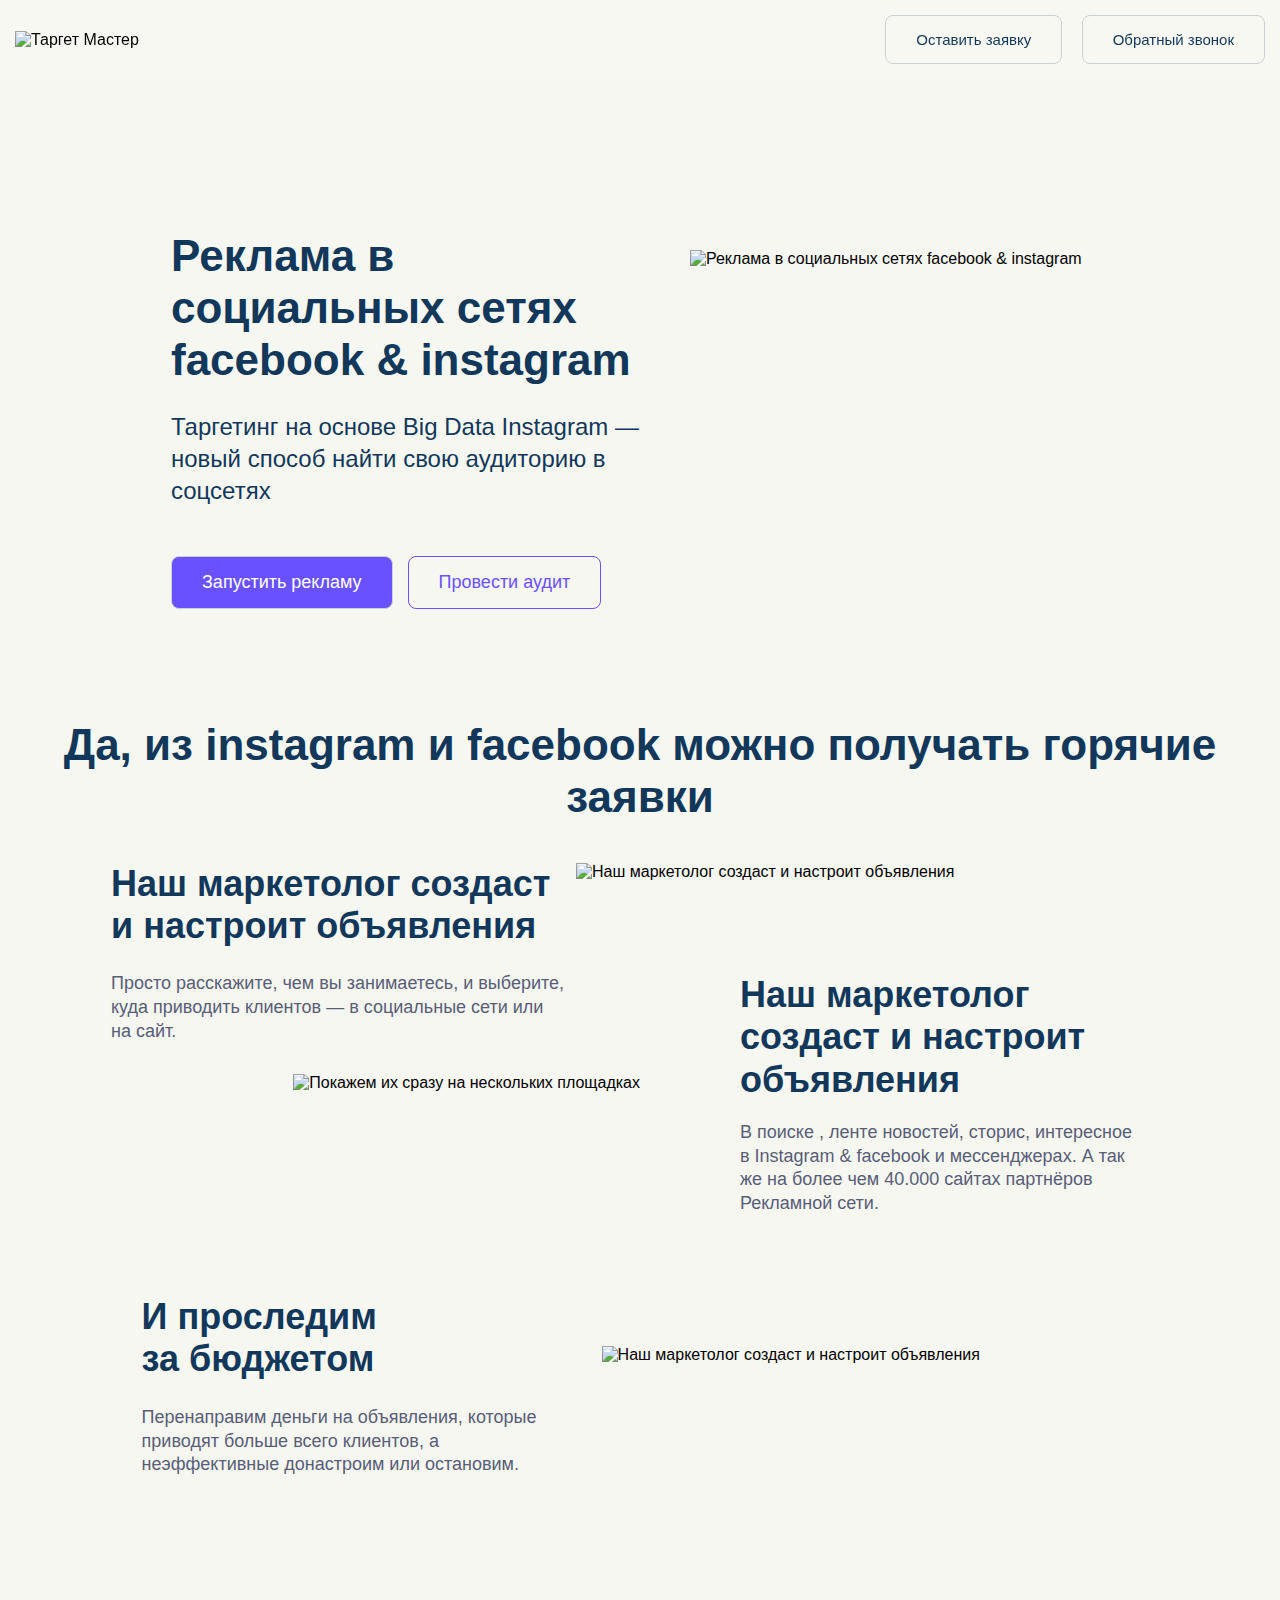
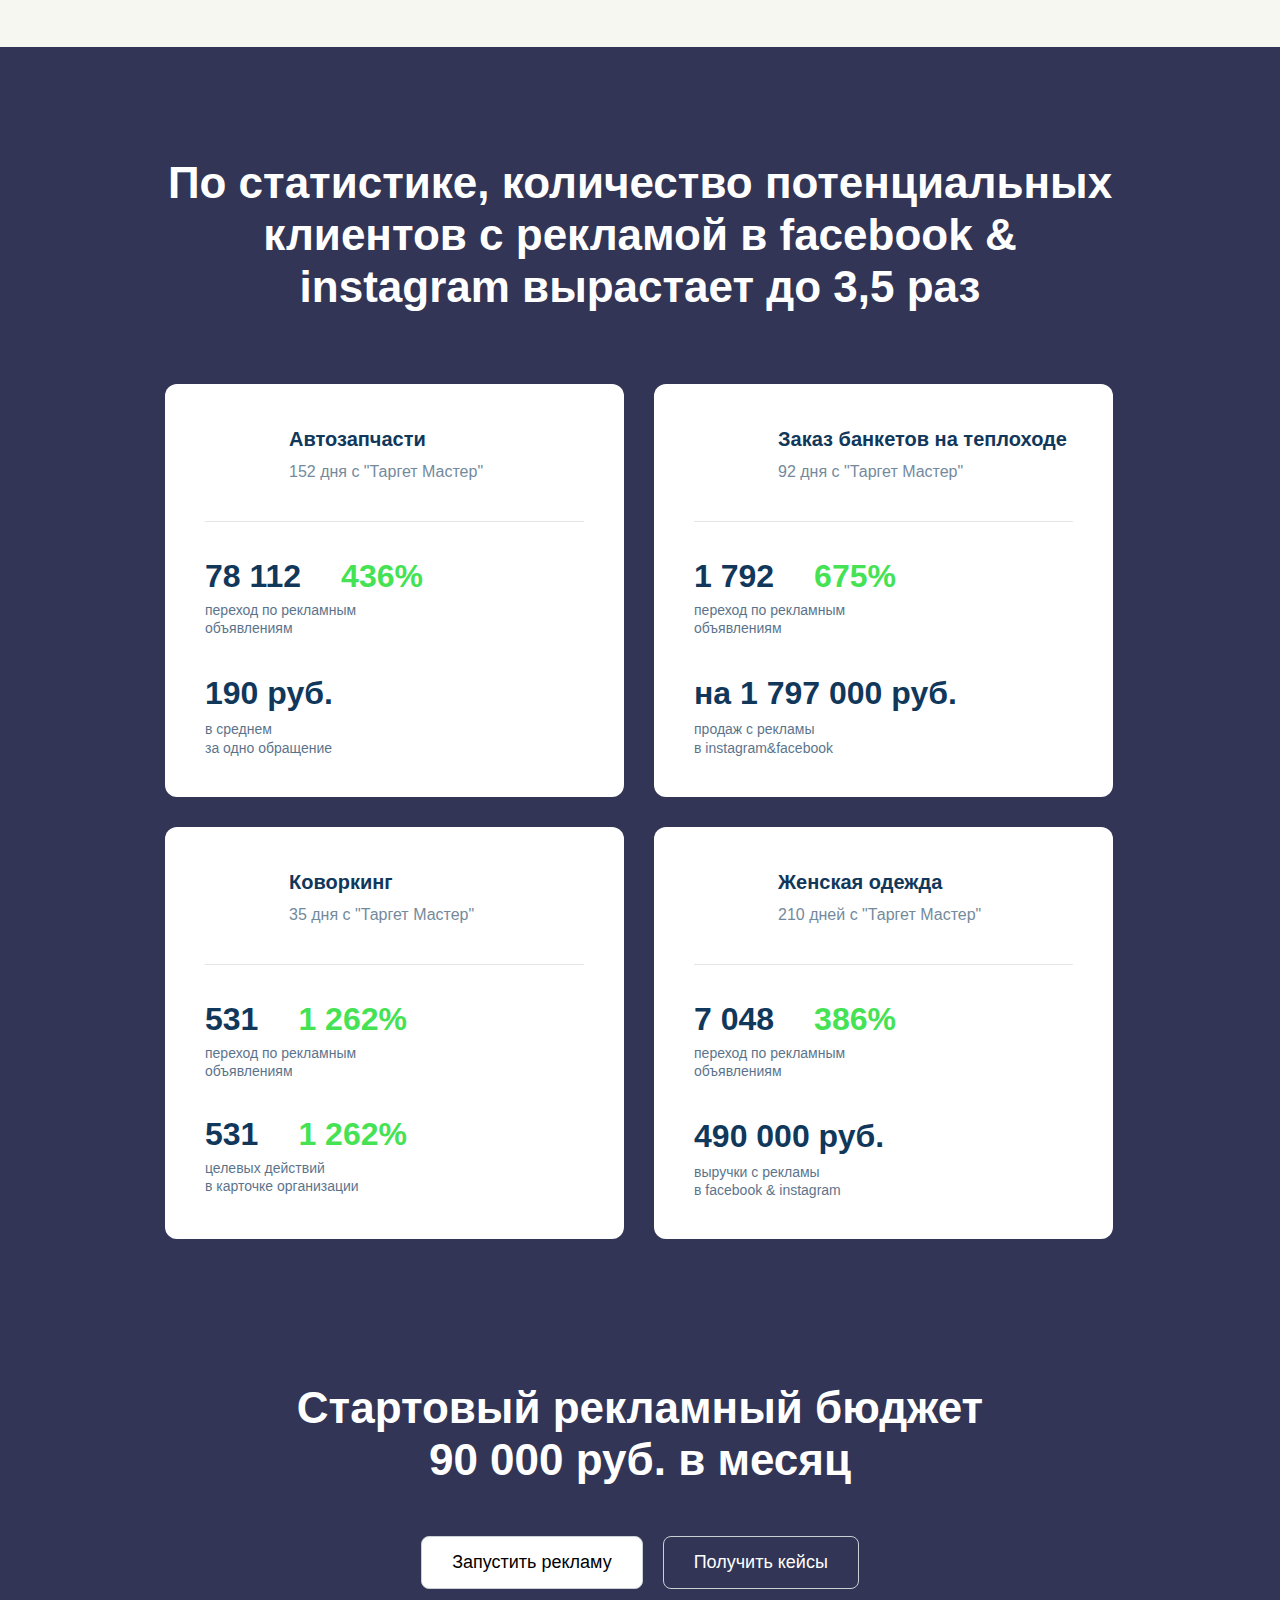
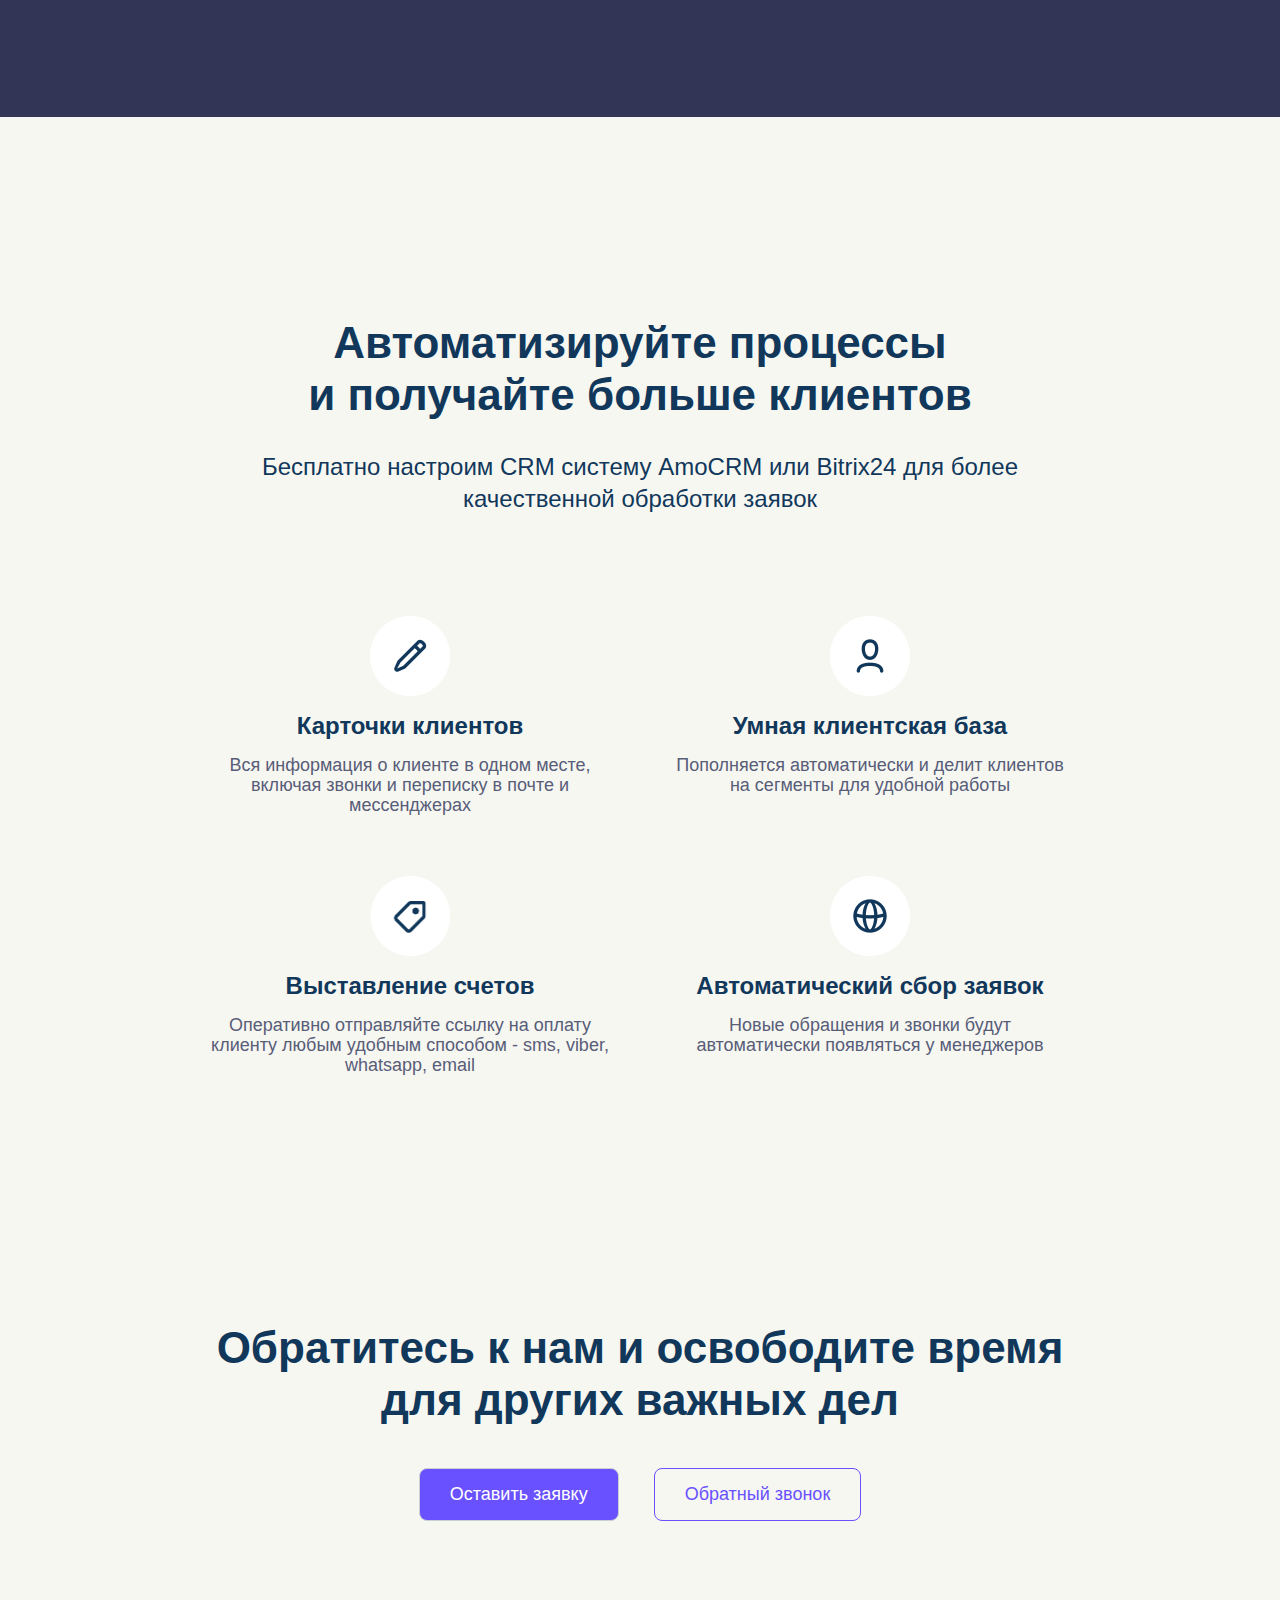
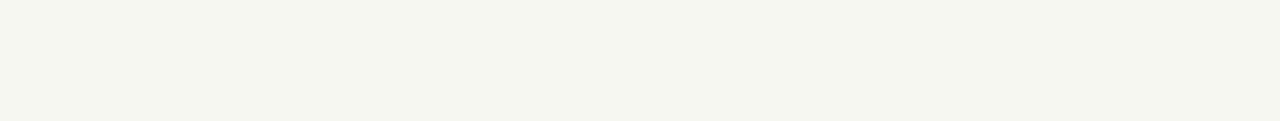
==== index.html @ 8d92645e "Сверстал блок automation" ====
<!DOCTYPE html>
<html lang="ru">

<head>
    <meta charset="UTF-8">
    <meta name="viewport" content="width=device-width, initial-scale=1.0">
    <!-- ! Предзагрузка шрифтов -->
    <link rel="preload" href="fonts/YandexSansText-Regular.woff2" as="font" type="font/woff2" crossorigin />
    <link rel="preload" href="fonts/YandexSansText-Bold.woff2" as="font" type="font/woff2" crossorigin />
    <!--! Подключение файлов CSS -->
    <link rel="stylesheet" href="css/style.css">
    <title>Таргет Мастер</title>
</head>

<body>
    <header class="header">
        <div class="wrapper header__wrapper">
            <a href="index.html" class="header__logo">
                <img src="img/logo.png" alt="Таргет Мастер">
            </a>
            <div class="header__buttons">
                <a href="#" class="button header__button">Оставить заявку</a>
                <a href="#" class="button header__button">Обратный звонок</a>
            </div>
        </div>
    </header>
    <div class="main">
        <div class="main__wrapper">
            <div class="main__container container">
                <div class="container__wrapper">
                    <h1 class="main__title">Реклама в социальных сетях facebook & instagram</h1>
                    <div class="main__subtitle">Таргетинг на основе Big Data Instagram — новый способ найти свою аудиторию в соцсетях</div>
                    <div class="main__buttons">
                        <a href="#0" class="button main__button main__button_painted">Запустить рекламу</a>
                        <a href="#0" class="button main__button">Провести аудит</a>
                    </div>
                </div>
            </div>
            <div class="main__container">
                <img src="img/1-screen/img-1.png" class="main__image" alt="Реклама в социальных сетях facebook & instagram">
            </div>
        </div>
    </div>
    <div class="autonomy">
        <h3 class="main__title autonomy__caption">Да, из instagram и facebook можно получать горячие заявки</h3>
        <div class="autonomy__wrapper">
            <div class="autonomy__container">
                <div class="autonomy__container-wrapper">
                    <h2 class="title autonomy__title">Наш маркетолог создаст и настроит объявления</h2>
                    <div class=" subtitle autonomy__subtitle">Просто расскажите, чем вы занимаетесь, и выберите, куда приводить клиентов — в социальные сети или на сайт.</div>
                </div>
            </div>
            <div class="autonomy__container">
                <img src="img/2-screen/autonomy.png" alt="Наш маркетолог создаст и настроит объявления" class="autonomy__image">
            </div>
        </div>
    </div>
    <div class="display">
        <div class="display__wrapper">
            <div class="display__container">
                <img src="img/3-screen/display-img.png" class="display__image" alt="Покажем их сразу на нескольких площадках">
            </div>
            <div class="display__container">
                <div class="display__container-wrapper">
                    <h2 class="title display__title">Наш маркетолог создаст и настроит объявления</h2>
                    <div class=" subtitle display__subtitle">В поиске , ленте новостей, сторис, интересное в Instagram & facebook и мессенджерах. А так же на более чем 40.000 сайтах партнёров Рекламной сети.</div>
                </div>
            </div>
        </div>
    </div>
    <div class="budget">
        <div class="budget__wrapper">
            <div class="budget__container">
                <div class="budget__container-wrapper">
                    <h2 class="title budget__title">И проследим <br> за бюджетом</h2>
                    <div class=" subtitle budget__subtitle">Перенаправим деньги на объявления, которые приводят больше всего клиентов, а неэффективные донастроим или остановим.</div>
                </div>
            </div>
            <div class="budget__container">
                <img src="img/4-screen/budget.png" alt="Наш маркетолог создаст и настроит объявления" class="budget__image">
            </div>
        </div>
    </div>
    <div class="results">
        <div class="results__wrapper">
            <h3 class="main__title results__title">По статистике, количество потенциальных клиентов с рекламой в facebook & instagram вырастает до 3,5 раз</h3>
            <ul class="results__cards">
                <li class="results__card card">
                    <div class="card__header card_auto">
                        <div class="card__title">Автозапчасти</div>
                        <div class="card__subtitle">152 дня с "Таргет Мастер"</div>
                    </div>
                    <div class="card__count">
                        <div class="card__count-number">78 112</div>
                        <div class="card__count-percent">436%</div>
                    </div>
                    <div class="card__description">переход по рекламным <br> объявлениям</div>
                    <div class="card__progress">190 руб.</div>
                    <div class="card__description">в среднем <br> за одно обращение</div>
                </li>
                <li class="results__card card">
                    <div class="card__header card_food">
                        <div class="card__title">Заказ банкетов на теплоходе</div>
                        <div class="card__subtitle">92 дня с "Таргет Мастер"</div>
                    </div>
                    <div class="card__count">
                        <div class="card__count-number">1 792</div>
                        <div class="card__count-percent">675%</div>
                    </div>
                    <div class="card__description">переход по рекламным <br> объявлениям</div>
                    <div class="card__progress">на 1 797 000 руб.</div>
                    <div class="card__description">продаж с рекламы <br> в instagram&facebook</div>
                </li>
                <li class="results__card card">
                    <div class="card__header card_coworking">
                        <div class="card__title">Коворкинг</div>
                        <div class="card__subtitle">35 дня с "Таргет Мастер"</div>
                    </div>
                    <div class="card__count">
                        <div class="card__count-number">531</div>
                        <div class="card__count-percent">1 262%</div>
                    </div>
                    <div class="card__description">переход по рекламным <br> объявлениям</div>
                    <div class="card__count">
                        <div class="card__count-number">531</div>
                        <div class="card__count-percent">1 262%</div>
                    </div>
                    <div class="card__description">целевых действий <br> в карточке организации</div>
                </li>
                <li class="results__card card">
                    <div class="card__header card_woman">
                        <div class="card__title">Женская одежда</div>
                        <div class="card__subtitle">210 дней с "Таргет Мастер"</div>
                    </div>
                    <div class="card__count">
                        <div class="card__count-number">7 048</div>
                        <div class="card__count-percent">386%</div>
                    </div>
                    <div class="card__description">переход по рекламным <br> объявлениям</div>
                    <div class="card__progress">490 000 руб.</div>
                    <div class="card__description">выручки с рекламы <br> в facebook & instagram</div>
                </li>
            </ul>
            <h3 class="main__title results__description">Стартовый рекламный бюджет <br> 90 000 руб. в месяц</h3>
            <div class="results__buttons">
                <a href="#0" class="button results__button results__button_painted">Запустить рекламу</a>
                <a href="#0" class=" button results__button">Получить кейсы</a>
            </div>
        </div>
    </div>
    <div class="automation">
        <div class="automation__wrapper">
            <h3 class="wrapper main__title automation__title">Автоматизируйте процессы и&nbsp;получайте больше клиентов</h3>
            <div class="wrapper automation__description">Бесплатно настроим CRM систему AmoCRM или Bitrix24 для более качественной обработки заявок</div>
            <ul class="automation__list">
                <li class="automation__item item">
                    <div class="item__image">
                        <img src="img/6-screen/pen.png" alt="Карточки клиентов">
                    </div>
                    <h4 class="item__title">Карточки клиентов</h4>
                    <div class="item__description">Вся информация о клиенте в одном месте, включая звонки и переписку в почте и мессенджерах</div>
                </li>
                <li class="automation__item item">
                    <div class="item__image">
                        <img src="img/6-screen/person.png" alt="Умная клиентская база">
                    </div>
                    <h4 class="item__title">Умная клиентская база</h4>
                    <div class="item__description">Пополняется автоматически и делит клиентов на сегменты для удобной работы</div>
                </li>
                <li class="automation__item item">
                    <div class="item__image">
                        <img src="img/6-screen/label.png" alt="Выставление счетов">
                    </div>
                    <h4 class="item__title">Выставление счетов</h4>
                    <div class="item__description">Оперативно отправляйте ссылку на оплату клиенту любым удобным способом - sms, viber, whatsapp, email</div>
                </li>
                <li class="automation__item item">
                    <div class="item__image">
                        <img src="img/6-screen/planet.png" alt="Автоматический сбор заявок">
                    </div>
                    <h4 class="item__title">Автоматический сбор заявок</h4>
                    <div class="item__description">Новые обращения и звонки будут автоматически появляться у менеджеров</div>
                </li>
            </ul>
            <h3 class="main__title automation__subtitle">Обратитесь к нам и освободите время для&nbsp;других важных дел</h3>
            <div class="automation__buttons">
                <a href="#0" class="button main__button main__button_painted automation__button">Оставить заявку</a>
                <a href="#0" class="button main__button automation__button">Обратный звонок</a>
            </div>
        </div>
    </div>


    <script src="js/script.js"></script>
</body>

</html>
---- css/style.css ----
/* ! ------------------------fonts-------------------- */
@font-face {
  font-family: "YS Text";
  src: url("../fonts/YandexSansText-Regular.woff2") format("woff2"), url("../fonts/YandexSansText-Regular.woff") format("woff"), url("../fonts/YandexSansText-Regular.ttf") format("truetype");
  font-weight: 400;
  font-style: normal;
  font-display: swap;
}
@font-face {
  font-family: "YS Text";
  src: url("../fonts/YandexSansText-Bold.woff2") format("woff2"), url("../fonts/YandexSansText-Bold.woff") format("woff"), url("../fonts/YandexSansText-Bold.ttf") format("truetype");
  font-weight: 600;
  font-style: normal;
  font-display: swap;
}
/* ! -------------------reset-styles------------------ */
* {
  margin: 0;
  padding: 0;
  border: 0;
  -webkit-box-sizing: border-box;
          box-sizing: border-box;
}

a {
  text-decoration: none;
  color: inherit;
}

ul,
ol,
li {
  list-style: none;
}

img {
  vertical-align: top;
}

button {
  cursor: pointer;
}

/* ! ------------------------body-------------------- */
html,
body {
  background-color: #f7f7f2;
  min-width: 320px;
  font-weight: 400;
  font-style: normal;
  font-family: "YS Text", "Arial", "Helvetica", sans-serif;
  overflow-x: hidden;
}

.visually-hidden {
  position: absolute;
  overflow: hidden;
  width: 1px;
  height: 1px;
  clip: rect(1px, 1px, 1px, 1px);
}

/* ! ------------------------styles------------------ */
.wrapper {
  padding: 0 15px;
}

.header {
  position: fixed;
  z-index: 10;
  width: 100%;
  height: 80px;
  background: rgba(247, 247, 242, 0.8);
  -webkit-backdrop-filter: blur(6px);
  backdrop-filter: blur(6px);
}
.header__wrapper {
  display: -webkit-box;
  display: -ms-flexbox;
  display: flex;
  -webkit-box-pack: justify;
      -ms-flex-pack: justify;
          justify-content: space-between;
  -webkit-box-align: center;
      -ms-flex-align: center;
          align-items: center;
  padding-top: 15px;
  padding-bottom: 15px;
}
.header__logo {
  display: -webkit-box;
  display: -ms-flexbox;
  display: flex;
  max-height: 50px;
}
.header__logo img {
  -o-object-fit: contain;
  object-fit: contain;
  -o-object-position: left;
  object-position: left;
  max-height: 100%;
}
.header__button {
  color: #11385B;
  font-size: 15px;
}
.header__button:nth-child(n+2) {
  margin-left: 15px;
}
.header__button:hover {
  border: 1px solid #8a5af1;
}

.button {
  display: inline-block;
  padding: 15px 30px;
  border-radius: 8px;
  border: 1px solid #c9d1d4;
  background-color: unset;
  opacity: 1;
  text-align: center;
  -webkit-transition: all 0.3s ease;
  transition: all 0.3s ease;
}

.main {
  padding-top: 100px;
}
.main__wrapper {
  display: -webkit-box;
  display: -ms-flexbox;
  display: flex;
}
.main__container {
  padding: 150px 0;
  width: 50%;
}
.main__container:last-child {
  padding-left: 50px;
  background-image: url("../img/1-screen/bg-2.png");
  background-size: 100% 100%;
  background-repeat: no-repeat;
}
.main__title {
  line-height: 1.18;
  font-weight: 600;
  font-size: 44px;
  color: #11385b;
}
.main__subtitle {
  margin-top: 25px;
  font-size: 24px;
  line-height: 1.33;
  color: #11385b;
}
.main__buttons {
  display: -webkit-box;
  display: -ms-flexbox;
  display: flex;
  margin-top: 50px;
}
.main__button {
  display: block;
  font-weight: 500;
  font-size: 18px;
}
.main__button_painted {
  margin-right: 15px;
  background-color: #6951FF;
  color: #fff;
}
.main__button_painted:hover {
  opacity: 0.8;
}
.main__button:last-child {
  border-color: #6951FF;
  color: #6951FF;
}
.main__button:last-child:hover {
  background-color: #6951FF;
  color: #fff;
  opacity: 0.8;
}
.main__image {
  max-width: 685px;
}

.container {
  display: -webkit-box;
  display: -ms-flexbox;
  display: flex;
  -webkit-box-pack: end;
      -ms-flex-pack: end;
          justify-content: flex-end;
  padding-bottom: 0;
}
.container__wrapper {
  position: relative;
  top: -20px;
  display: -webkit-box;
  display: -ms-flexbox;
  display: flex;
  -webkit-box-orient: vertical;
  -webkit-box-direction: normal;
      -ms-flex-direction: column;
          flex-direction: column;
  -webkit-box-pack: center;
      -ms-flex-pack: center;
          justify-content: center;
  width: 100%;
  max-width: 540px;
  padding-left: 71px;
  background-image: url("../img/1-screen/bg-1.png");
  background-size: 100% 100%;
}

.autonomy__caption {
  margin: 90px 0 40px;
  text-align: center;
  padding: 0 15px;
}
.autonomy__wrapper {
  display: -webkit-box;
  display: -ms-flexbox;
  display: flex;
}
.autonomy__container:first-child {
  display: -webkit-box;
  display: -ms-flexbox;
  display: flex;
  -webkit-box-pack: end;
      -ms-flex-pack: end;
          justify-content: flex-end;
  -webkit-box-align: center;
      -ms-flex-align: center;
          align-items: center;
  width: 45%;
}
.autonomy__container:last-child {
  width: 55%;
  background-image: url("../img/2-screen/bg-3.png");
  background-size: 100% 94%;
  background-position: right -350px bottom 0;
  background-repeat: no-repeat;
}
.autonomy__container-wrapper {
  max-width: 480px;
  padding-left: 15px;
  padding-right: 10px;
}
.autonomy__subtitle {
  margin-top: 25px;
}
.title {
  font-size: 36px;
  line-height: 1.17;
  font-weight: 600;
  color: #11385b;
}

.subtitle {
  font-size: 18px;
  line-height: 1.33;
  color: #585d78;
}

.display {
  -webkit-transform: translateY(-70px);
          transform: translateY(-70px);
}
.display__wrapper {
  display: -webkit-box;
  display: -ms-flexbox;
  display: flex;
}
.display__container:first-child {
  display: -webkit-box;
  display: -ms-flexbox;
  display: flex;
  -webkit-box-pack: end;
      -ms-flex-pack: end;
          justify-content: flex-end;
  width: 50%;
  padding: 100px 0;
  background-image: url("../img/3-screen/bg-4.png"), url("../img/3-screen/bg-5.png");
  background-repeat: no-repeat;
  background-position: right 15px bottom, left -30px top;
  background-size: 46% 78%, 70% 92%;
}
.display__container:last-child {
  display: -webkit-box;
  display: -ms-flexbox;
  display: flex;
  -webkit-box-align: center;
      -ms-flex-align: center;
          align-items: center;
  width: 50%;
}
.display__container-wrapper {
  padding-left: 100px;
  max-width: 500px;
}
.display__subtitle {
  margin-top: 20px;
}

.budget {
  -webkit-transform: translateY(-120px);
          transform: translateY(-120px);
}
.budget__wrapper {
  display: -webkit-box;
  display: -ms-flexbox;
  display: flex;
}
.budget__container {
  padding-top: 180px;
}
.budget__container:first-child {
  display: -webkit-box;
  display: -ms-flexbox;
  display: flex;
  -webkit-box-pack: end;
      -ms-flex-pack: end;
          justify-content: flex-end;
  -webkit-box-align: center;
      -ms-flex-align: center;
          align-items: center;
  width: 47%;
}
.budget__container:last-child {
  width: 53%;
  background-image: url("../img/4-screen/bg-6.png");
  background-size: 100% 92%;
  background-position: left 330px top;
  background-repeat: no-repeat;
}
.budget__container-wrapper {
  max-width: 475px;
  padding-left: 15px;
  padding-right: 45px;
  -webkit-transform: translateY(-50px);
          transform: translateY(-50px);
}
.budget__subtitle {
  margin-top: 25px;
}
.results {
  padding-top: 110px;
  padding-bottom: 128px;
  background-color: #323555;
}
.results__wrapper {
  max-width: 980px;
  margin: 0 auto;
}
.results__title {
  margin-bottom: 56px;
  padding: 0 15px;
  text-align: center;
  color: #fff;
}
.results__cards {
  display: -webkit-box;
  display: -ms-flexbox;
  display: flex;
  -ms-flex-wrap: wrap;
      flex-wrap: wrap;
  width: 100%;
}
.results__card {
  width: 46.84%;
  margin: 15px;
  padding: 40px;
  background-color: #fff;
  border-radius: 12px;
}
.results__description {
  margin-top: 128px;
  margin-bottom: 50px;
  padding: 0 15px;
  color: #fff;
  text-align: center;
}
.results__buttons {
  display: -webkit-box;
  display: -ms-flexbox;
  display: flex;
  -webkit-box-pack: center;
      -ms-flex-pack: center;
          justify-content: center;
  padding: 0 15px;
}
.results__button {
  font-size: 18px;
  color: #fff;
}
.results__button:last-child {
  margin-left: 20px;
}
.results__button:last-child:hover {
  background-color: #fff;
  color: #000;
}
.results__button_painted {
  background-color: #fff;
  color: #000;
}
.results__button_painted:hover {
  opacity: 0.8;
}

.card_auto::before {
  background-image: url("../img/5-screen/auto.png");
}
.card_food::before {
  background-image: url("../img/5-screen/food.png");
}
.card_coworking::before {
  background-image: url("../img/5-screen/coworking.png");
}
.card_woman::before {
  background-image: url("../img/5-screen/woman.png");
}
.card__header {
  position: relative;
  padding-left: 84px;
  padding-bottom: 40px;
  border-bottom: 1px solid rgba(0, 0, 0, 0.1);
}
.card__header::before {
  content: "";
  position: absolute;
  top: 0;
  left: 0;
  display: block;
  width: 64px;
  height: 64px;
  background-size: contain;
}
.card__title {
  color: #11385b;
  font-weight: 600;
  font-size: 20px;
  margin-bottom: 12px;
  padding-top: 4px;
}
.card__subtitle {
  color: #748A9C;
  font-size: 16px;
}
.card__count {
  display: -webkit-box;
  display: -ms-flexbox;
  display: flex;
  margin-top: 36px;
  font-size: 32px;
  font-weight: 600;
  color: #11385b;
}
.card__count-percent {
  position: relative;
  margin-left: 40px;
  color: #45E254;
}
.card__count-percent::before {
  content: "";
  position: absolute;
  top: 50%;
  left: -20px;
  -webkit-transform: translateY(-50%);
          transform: translateY(-50%);
  display: block;
  width: 15px;
  height: 28px;
  background-image: url("../img/5-screen/arrow.png");
  background-size: contain;
  background-repeat: no-repeat;
}
.card__description {
  color: #11385B;
  opacity: 0.7;
  font-size: 14px;
  line-height: 1.29;
  margin-top: 6px;
}
.card__progress {
  color: #11385b;
  margin-top: 36px;
  font-size: 32px;
  font-weight: 600;
  line-height: 1.29;
}

.automation {
  padding-top: 200px;
  padding-bottom: 200px;
}
.automation__wrapper {
  width: 100%;
  max-width: 920px;
  margin: 0 auto;
}
.automation__title {
  text-align: center;
  margin: 0 auto;
  max-width: 750px;
}
.automation__description {
  text-align: center;
  margin: 30px auto 72px;
  max-width: 800px;
  color: #11385b;
  font-size: 24px;
  line-height: 1.33;
}
.automation__list {
  display: -webkit-box;
  display: -ms-flexbox;
  display: flex;
  -ms-flex-wrap: wrap;
      flex-wrap: wrap;
}
.automation__item {
  padding: 30px;
  width: 50%;
}
.automation__subtitle {
  margin-top: 216px;
  text-align: center;
}
.automation__buttons {
  margin-top: 42px;
  display: -webkit-box;
  display: -ms-flexbox;
  display: flex;
  -webkit-box-pack: center;
      -ms-flex-pack: center;
          justify-content: center;
}
.automation__button:last-child {
  margin-left: 20px;
}

.item {
  text-align: center;
}
.item__image {
  margin: 0 auto;
  width: 80px;
  height: 80px;
}
.item__image img {
  width: 100%;
}
.item__title {
  margin-top: 16px;
  color: #11385b;
  font-size: 24px;
}
.item__description {
  margin-top: 16px;
  color: #585d78;
  font-size: 18px;
  line-height: 1.11;
}
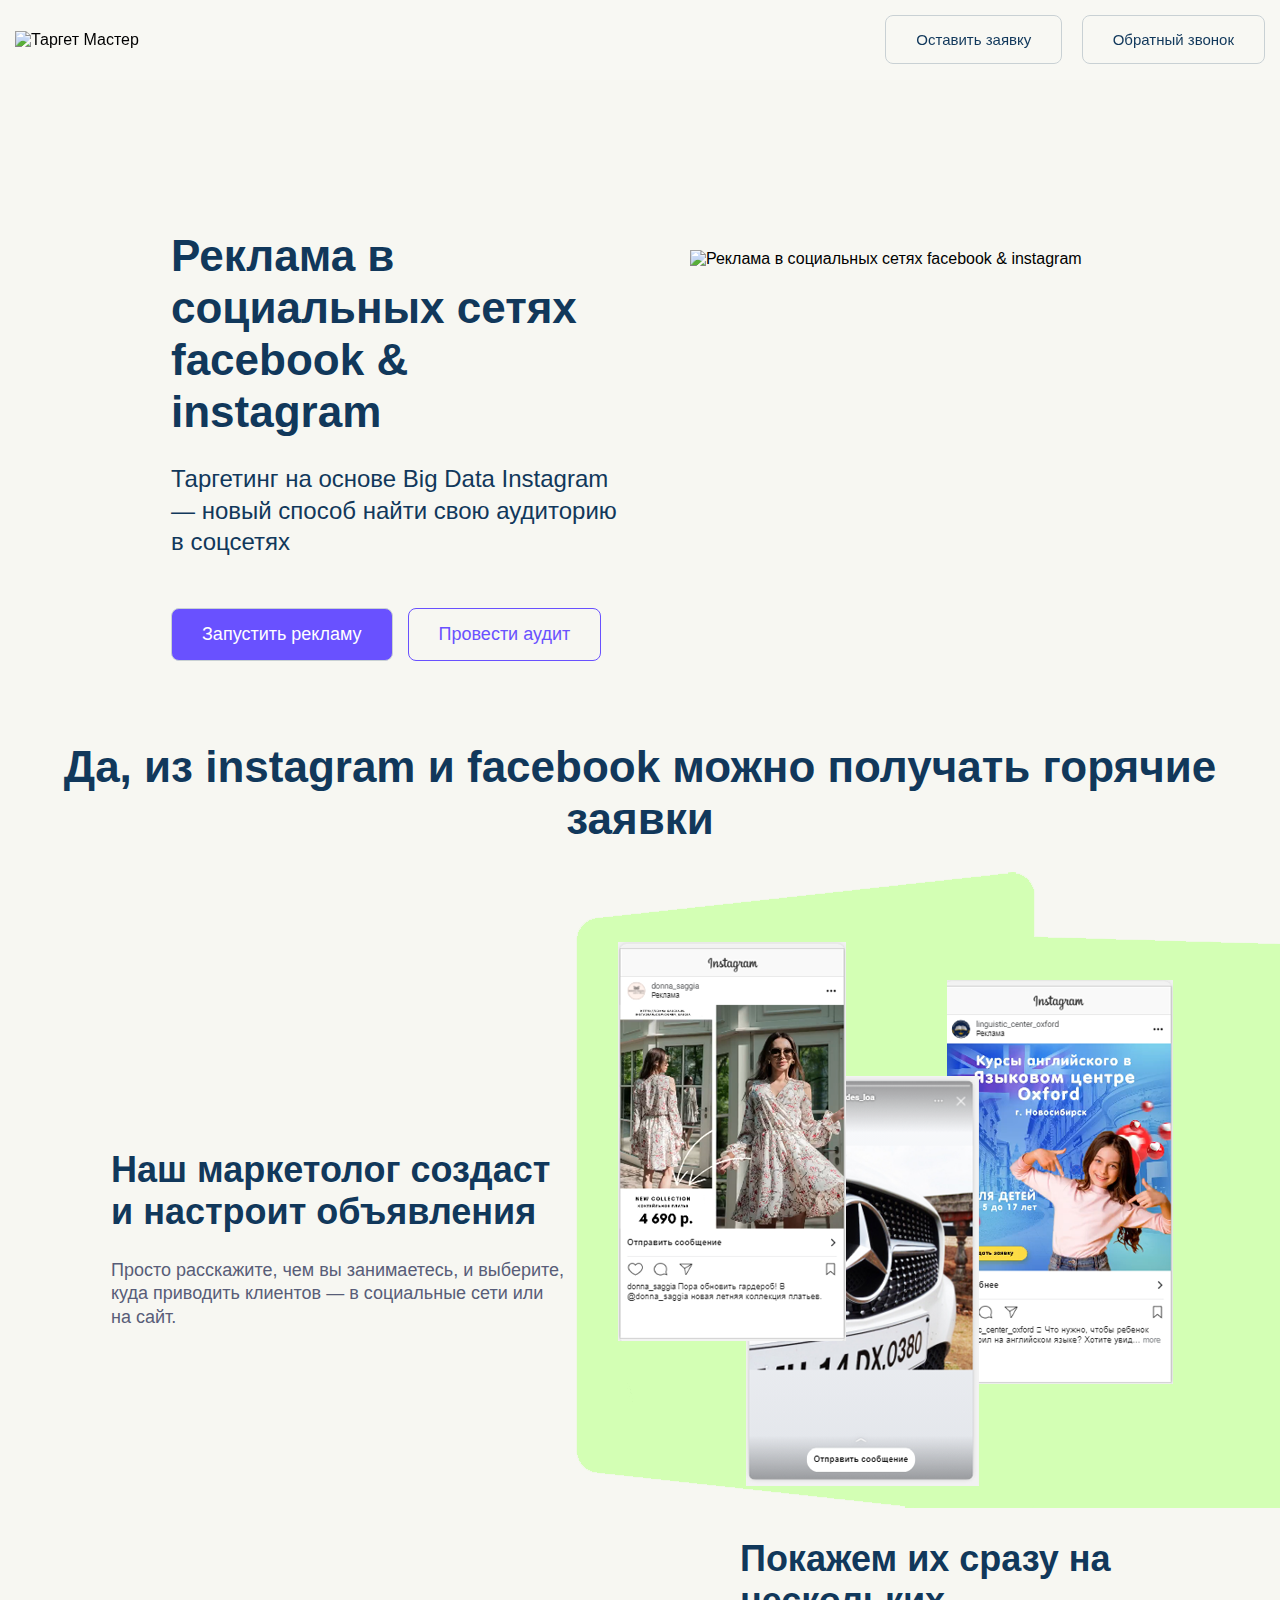
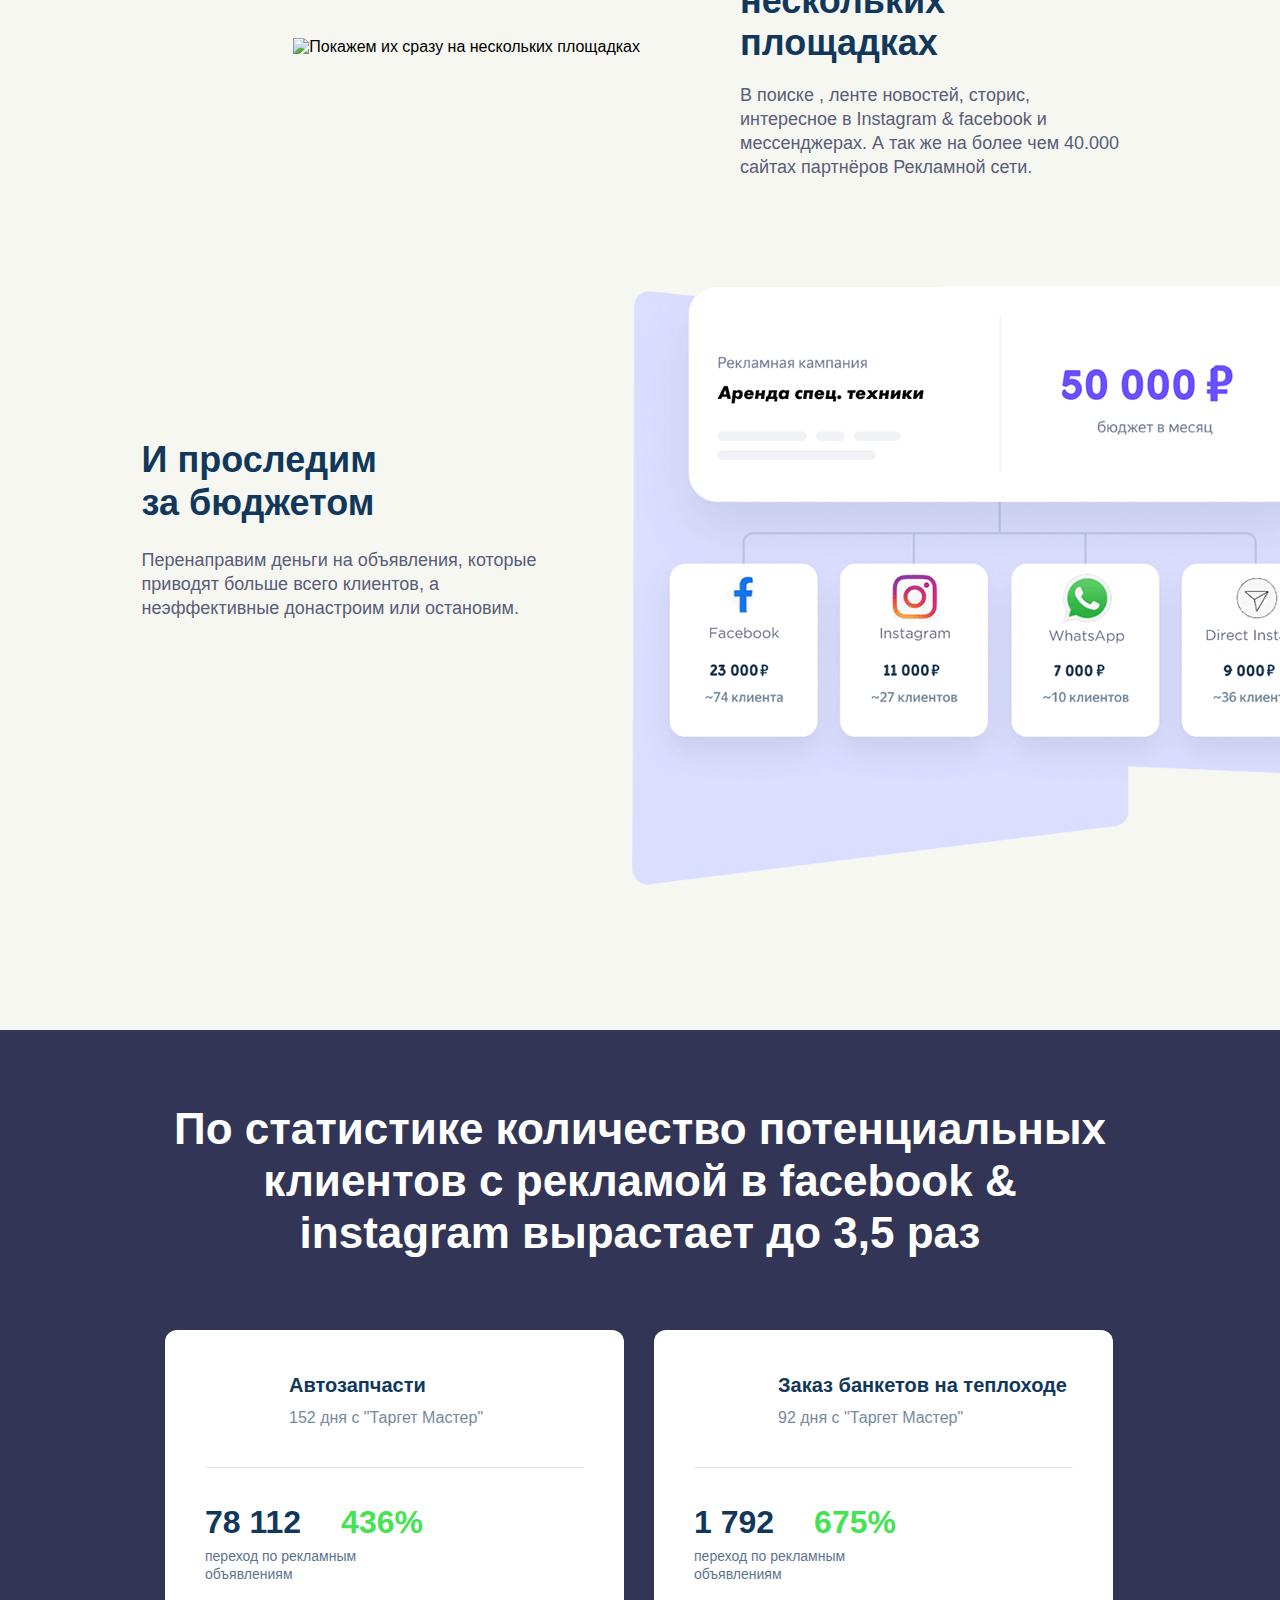
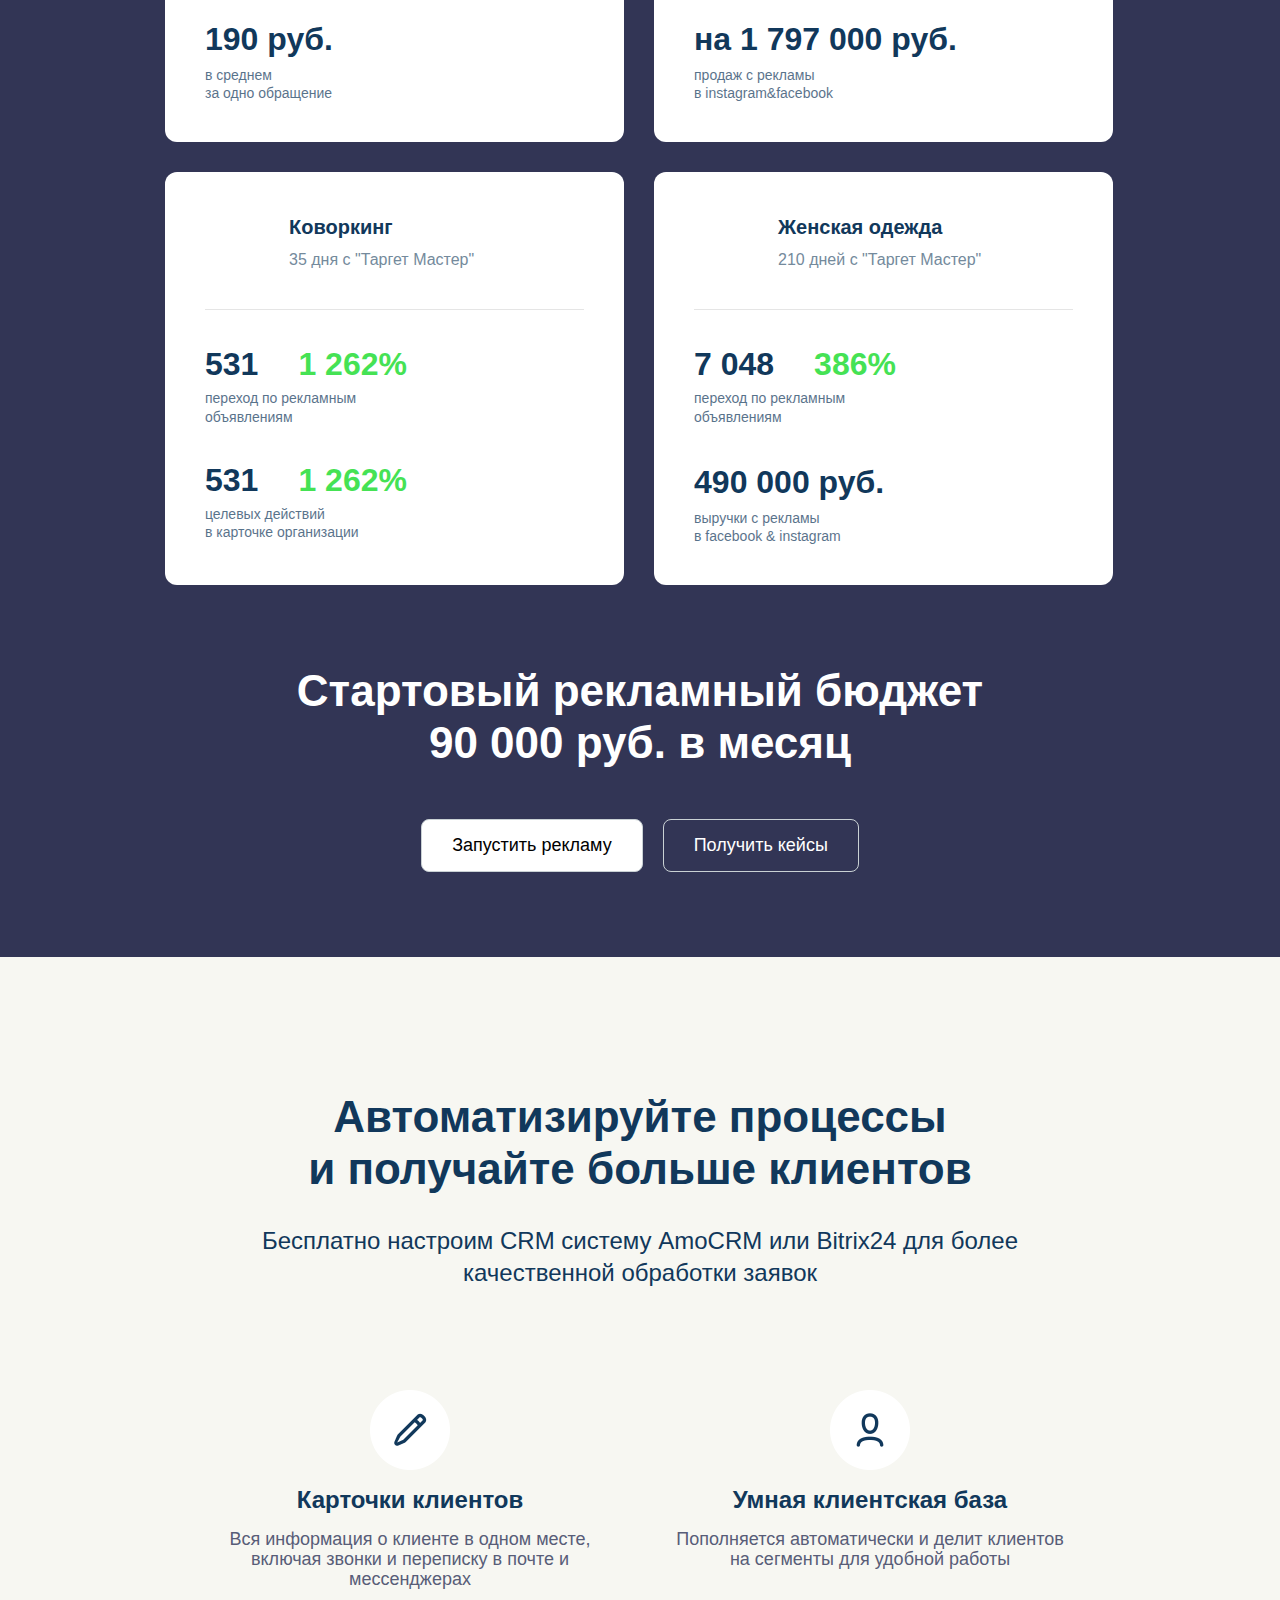
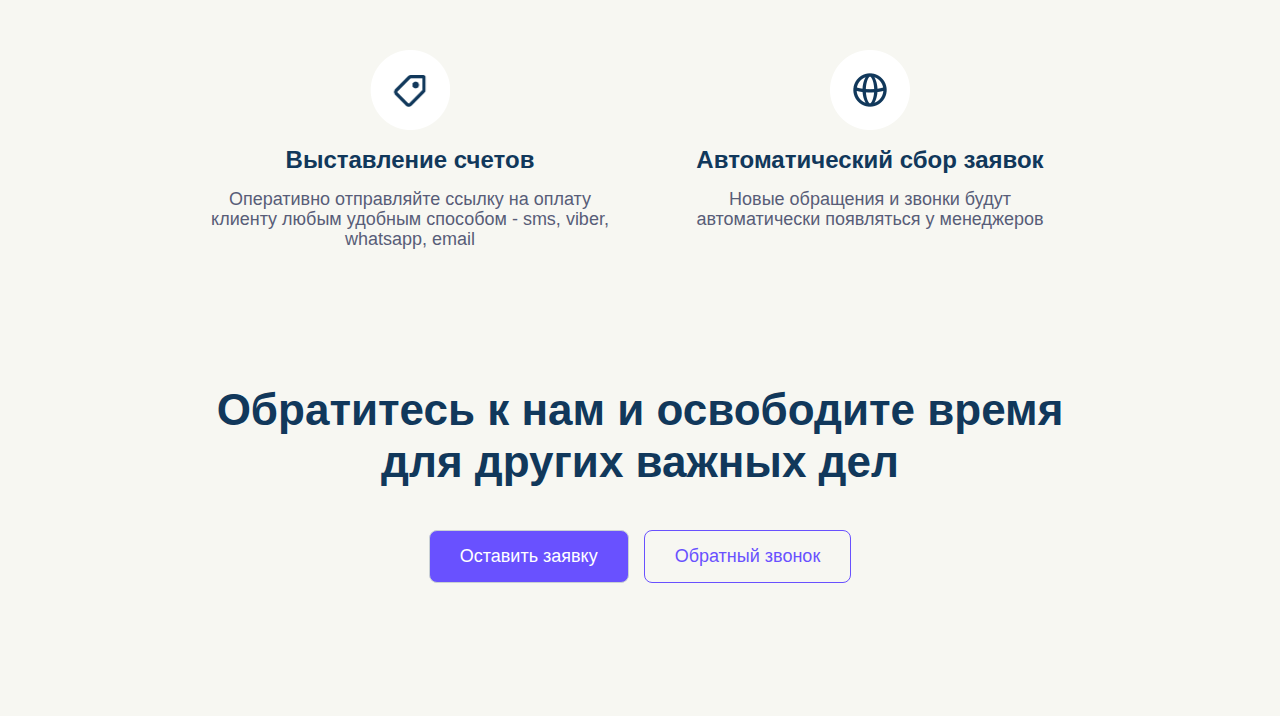
==== commit 8fbb1ead: "Адаптировал под все размеры вплоть до 360px" ====
--- a/index.html
+++ b/index.html
@@ -62,7 +62,7 @@
             </div>
             <div class="display__container">
                 <div class="display__container-wrapper">
-                    <h2 class="title display__title">Наш маркетолог создаст и настроит объявления</h2>
+                    <h2 class="title display__title">Покажем их сразу на нескольких площадках</h2>
                     <div class=" subtitle display__subtitle">В поиске , ленте новостей, сторис, интересное в Instagram & facebook и мессенджерах. А так же на более чем 40.000 сайтах партнёров Рекламной сети.</div>
                 </div>
             </div>
@@ -83,7 +83,7 @@
     </div>
     <div class="results">
         <div class="results__wrapper">
-            <h3 class="main__title results__title">По статистике, количество потенциальных клиентов с рекламой в facebook & instagram вырастает до 3,5 раз</h3>
+            <h3 class="main__title results__title">По статистике количество потенциальных клиентов с&nbsp;рекламой в&nbsp;facebook & instagram вырастает до&nbsp;3,5&nbsp;раз</h3>
             <ul class="results__cards">
                 <li class="results__card card">
                     <div class="card__header card_auto">
@@ -182,7 +182,7 @@
                     <div class="item__description">Новые обращения и звонки будут автоматически появляться у менеджеров</div>
                 </li>
             </ul>
-            <h3 class="main__title automation__subtitle">Обратитесь к нам и освободите время для&nbsp;других важных дел</h3>
+            <h3 class="wrapper main__title automation__subtitle">Обратитесь к нам и освободите время для&nbsp;других важных дел</h3>
             <div class="automation__buttons">
                 <a href="#0" class="button main__button main__button_painted automation__button">Оставить заявку</a>
                 <a href="#0" class="button main__button automation__button">Обратный звонок</a>
--- a/css/style.css
+++ b/css/style.css
@@ -210,12 +210,13 @@
   width: 100%;
   max-width: 540px;
   padding-left: 71px;
+  padding-right: 15px;
   background-image: url("../img/1-screen/bg-1.png");
   background-size: 100% 100%;
 }
 
 .autonomy__caption {
-  margin: 90px 0 40px;
+  margin: 4.69% 0 2.08%;
   text-align: center;
   padding: 0 15px;
 }
@@ -238,6 +239,7 @@
 }
 .autonomy__container:last-child {
   width: 55%;
+  padding-bottom: 100px;
   background-image: url("../img/2-screen/bg-3.png");
   background-size: 100% 94%;
   background-position: right -350px bottom 0;
@@ -273,6 +275,9 @@
   display: -ms-flexbox;
   display: flex;
 }
+.display__container {
+  width: 50%;
+}
 .display__container:first-child {
   display: -webkit-box;
   display: -ms-flexbox;
@@ -280,7 +285,6 @@
   -webkit-box-pack: end;
       -ms-flex-pack: end;
           justify-content: flex-end;
-  width: 50%;
   padding: 100px 0;
   background-image: url("../img/3-screen/bg-4.png"), url("../img/3-screen/bg-5.png");
   background-repeat: no-repeat;
@@ -294,10 +298,10 @@
   -webkit-box-align: center;
       -ms-flex-align: center;
           align-items: center;
-  width: 50%;
 }
 .display__container-wrapper {
   padding-left: 100px;
+  padding-right: 15px;
   max-width: 500px;
 }
 .display__subtitle {
@@ -314,7 +318,7 @@
   display: flex;
 }
 .budget__container {
-  padding-top: 180px;
+  padding-top: 9.38%;
 }
 .budget__container:first-child {
   display: -webkit-box;
@@ -346,8 +350,8 @@
   margin-top: 25px;
 }
 .results {
-  padding-top: 110px;
-  padding-bottom: 128px;
+  padding-top: 5.73%;
+  padding-bottom: 6.67%;
   background-color: #323555;
 }
 .results__wrapper {
@@ -376,7 +380,7 @@
   border-radius: 12px;
 }
 .results__description {
-  margin-top: 128px;
+  margin-top: 6.67%;
   margin-bottom: 50px;
   padding: 0 15px;
   color: #fff;
@@ -493,8 +497,8 @@
 }
 
 .automation {
-  padding-top: 200px;
-  padding-bottom: 200px;
+  padding-top: 10.42%;
+  padding-bottom: 10.42%;
 }
 .automation__wrapper {
   width: 100%;
@@ -508,7 +512,7 @@
 }
 .automation__description {
   text-align: center;
-  margin: 30px auto 72px;
+  margin: 3.26% auto 7.82%;
   max-width: 800px;
   color: #11385b;
   font-size: 24px;
@@ -526,7 +530,7 @@
   width: 50%;
 }
 .automation__subtitle {
-  margin-top: 216px;
+  margin-top: 11.25%;
   text-align: center;
 }
 .automation__buttons {
@@ -537,9 +541,6 @@
   -webkit-box-pack: center;
       -ms-flex-pack: center;
           justify-content: center;
-}
-.automation__button:last-child {
-  margin-left: 20px;
 }
 
 .item {
@@ -563,4 +564,260 @@
   color: #585d78;
   font-size: 18px;
   line-height: 1.11;
+}
+
+@media (max-width: 1070px) {
+  .main__title {
+    font-size: 34px;
+  }
+  .main__subtitle {
+    font-size: 20px;
+  }
+
+  .container__wrapper {
+    padding-left: 15px;
+  }
+
+  .button {
+    padding: 15px;
+  }
+
+  .title {
+    font-size: 30px;
+  }
+
+  .display__container-wrapper {
+    padding-left: 15px;
+  }
+
+  .budget__container-wrapper {
+    padding-right: 15px;
+  }
+
+  .results__card {
+    padding: 20px;
+    margin: 10px;
+  }
+}
+@media (max-width: 700px) {
+  .header__logo {
+    height: 45px;
+    -ms-flex-negative: 1;
+        flex-shrink: 1;
+  }
+  .header__button {
+    -webkit-box-flex: 1;
+        -ms-flex-positive: 1;
+            flex-grow: 1;
+  }
+  .header__button:nth-child(n+2) {
+    display: none;
+  }
+
+  .main {
+    background-image: url("../img/1-screen/bg-1.png"), url("../img/1-screen/bg-2.png");
+    background-repeat: no-repeat;
+    background-size: 100% 60%, 100% 50%;
+    background-position: left -100px top 90px, right -250px top 60px;
+  }
+  .main__wrapper {
+    -webkit-box-orient: vertical;
+    -webkit-box-direction: normal;
+        -ms-flex-direction: column;
+            flex-direction: column;
+  }
+  .main__container {
+    width: 100%;
+    padding: 75px 0;
+  }
+  .main__container:last-child {
+    position: relative;
+    padding-left: 90px;
+    padding-top: 0;
+    display: -webkit-box;
+    display: -ms-flexbox;
+    display: flex;
+    -webkit-box-pack: center;
+        -ms-flex-pack: center;
+            justify-content: center;
+    background: none;
+  }
+  .main__title {
+    text-align: center;
+    font-size: 28px;
+  }
+  .main__subtitle {
+    text-align: center;
+  }
+  .main__image {
+    max-width: 465px;
+  }
+  .main__buttons {
+    -webkit-box-pack: center;
+        -ms-flex-pack: center;
+            justify-content: center;
+  }
+
+  .container {
+    -webkit-box-pack: center;
+        -ms-flex-pack: center;
+            justify-content: center;
+  }
+  .container__wrapper {
+    background: none;
+  }
+
+  .autonomy__wrapper {
+    -webkit-box-orient: vertical;
+    -webkit-box-direction: reverse;
+        -ms-flex-direction: column-reverse;
+            flex-direction: column-reverse;
+  }
+  .autonomy__container {
+    width: 100%;
+  }
+  .autonomy__container:first-child {
+    -webkit-box-pack: center;
+        -ms-flex-pack: center;
+            justify-content: center;
+    width: 100%;
+  }
+  .autonomy__container:last-child {
+    padding-bottom: 130px;
+    width: 100%;
+    background-position: right -275px bottom 50px;
+    background-size: 100% 84%;
+  }
+  .autonomy__caption {
+    margin-bottom: 9%;
+  }
+  .autonomy__image {
+    display: block;
+    margin: 0 auto;
+    max-width: 470px;
+  }
+
+  .title {
+    text-align: center;
+  }
+
+  .subtitle {
+    text-align: center;
+  }
+
+  .display {
+    -webkit-transform: none;
+            transform: none;
+  }
+  .display__wrapper {
+    -webkit-box-orient: vertical;
+    -webkit-box-direction: normal;
+        -ms-flex-direction: column;
+            flex-direction: column;
+  }
+  .display__container {
+    width: 100%;
+  }
+  .display__container:first-child {
+    -webkit-box-pack: center;
+        -ms-flex-pack: center;
+            justify-content: center;
+    background-size: 46% 55%, 70% 77%;
+    background-position: right 60px bottom 75px, left -30px top;
+  }
+  .display__container:last-child {
+    -webkit-box-pack: center;
+        -ms-flex-pack: center;
+            justify-content: center;
+  }
+  .display__image {
+    max-width: 400px;
+  }
+
+  .budget {
+    margin-top: 70px;
+    margin-bottom: 50px;
+    -webkit-transform: none;
+            transform: none;
+  }
+  .budget__wrapper {
+    -webkit-box-orient: vertical;
+    -webkit-box-direction: reverse;
+        -ms-flex-direction: column-reverse;
+            flex-direction: column-reverse;
+  }
+  .budget__container:first-child {
+    width: 100%;
+    -webkit-box-pack: center;
+        -ms-flex-pack: center;
+            justify-content: center;
+    margin-top: 30px;
+  }
+  .budget__container:last-child {
+    display: -webkit-box;
+    display: -ms-flexbox;
+    display: flex;
+    -webkit-box-pack: center;
+        -ms-flex-pack: center;
+            justify-content: center;
+    width: 100%;
+    background-position: left 250px top;
+  }
+  .budget__image {
+    max-width: 400px;
+  }
+
+  .results {
+    padding-top: 21%;
+    padding-bottom: 20%;
+  }
+  .results__cards {
+    -webkit-box-align: center;
+        -ms-flex-align: center;
+            align-items: center;
+    max-width: 370px;
+    margin: 0 auto;
+  }
+  .results__card {
+    padding: 40px 30px;
+    width: 100%;
+    max-width: 350px;
+  }
+  .results__card:nth-child(n+2) {
+    display: none;
+  }
+  .results__button {
+    font-size: 17px;
+  }
+
+  .automation {
+    padding-top: 20%;
+    padding-bottom: 25%;
+  }
+  .automation__item {
+    width: 100%;
+  }
+}
+@media (max-width: 409px) {
+  .header__logo {
+    height: 40px;
+  }
+  .header__button {
+    font-size: 14px;
+    padding: 15px 10px;
+  }
+
+  .main__button:last-child {
+    display: none;
+  }
+  .main__button_painted {
+    margin-right: 0;
+  }
+  .main__container:last-child {
+    padding-left: 140px;
+  }
+
+  .results__button:last-child {
+    display: none;
+  }
 }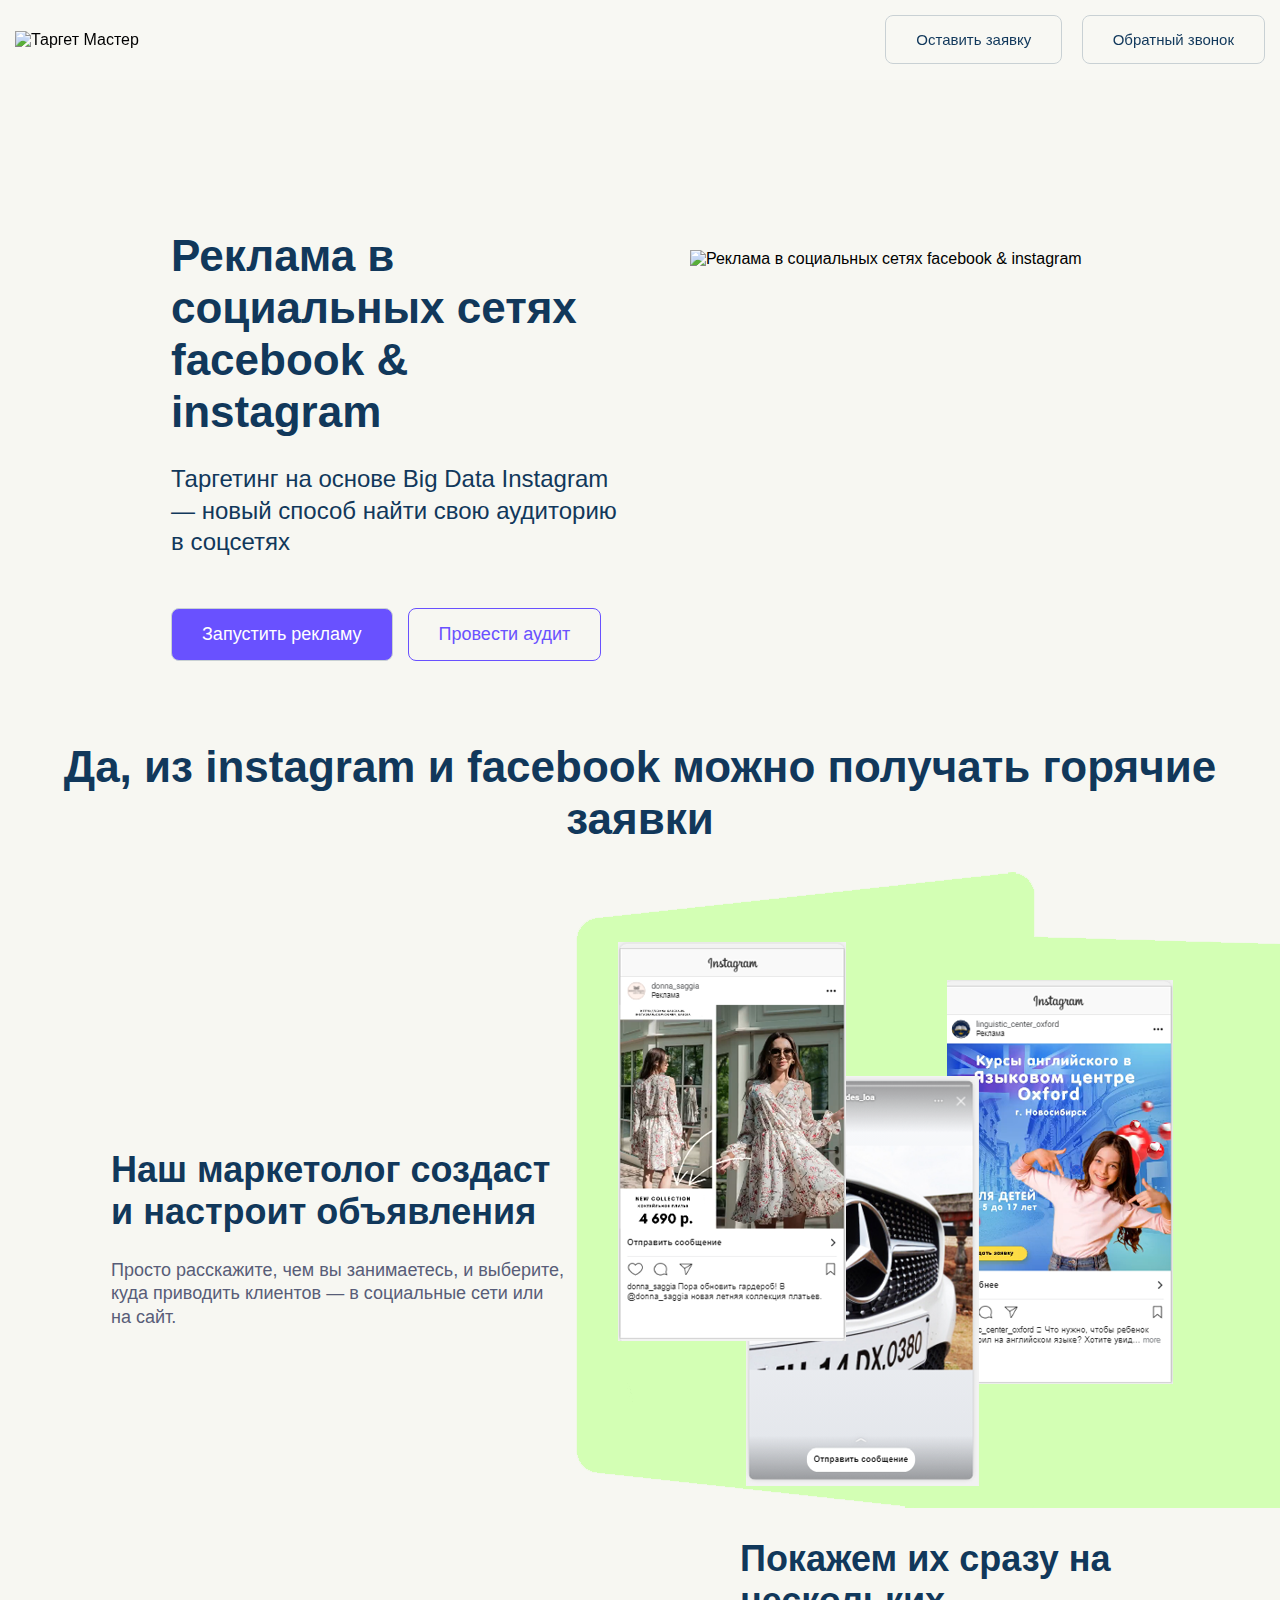
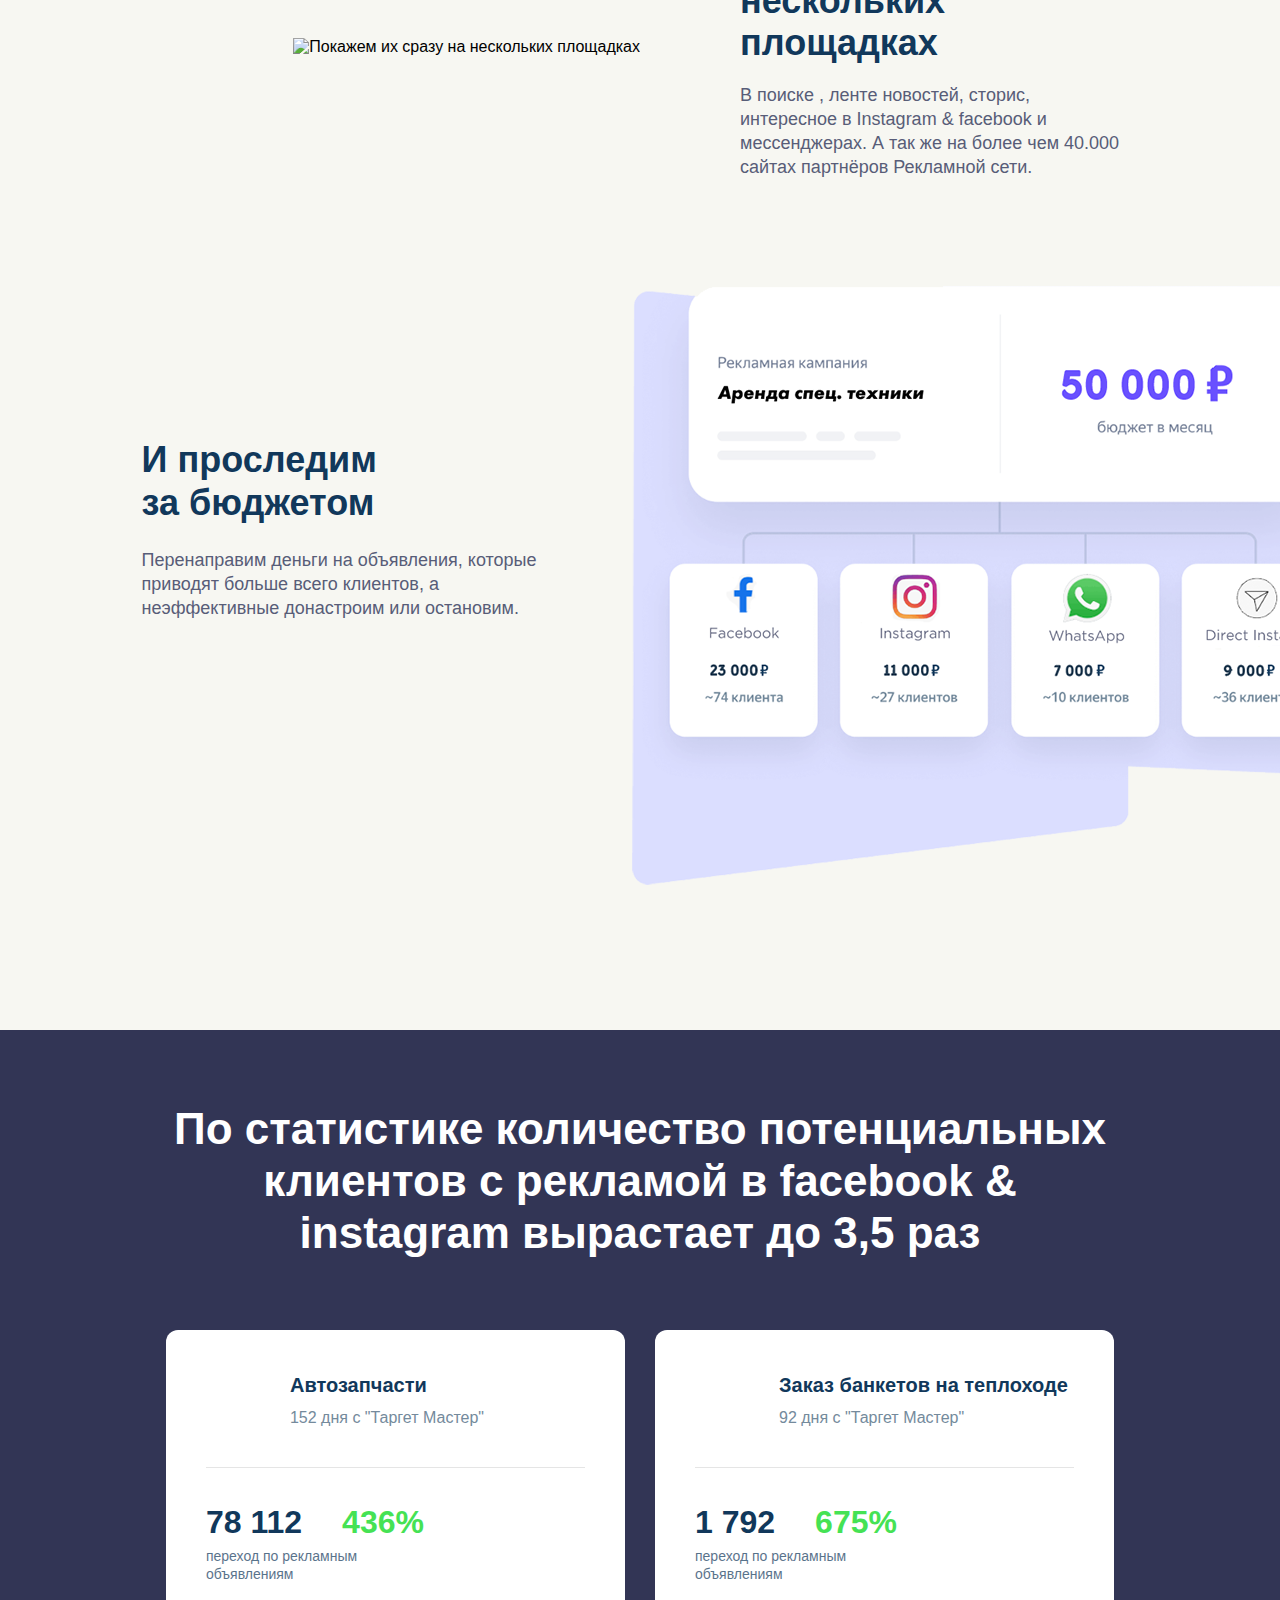
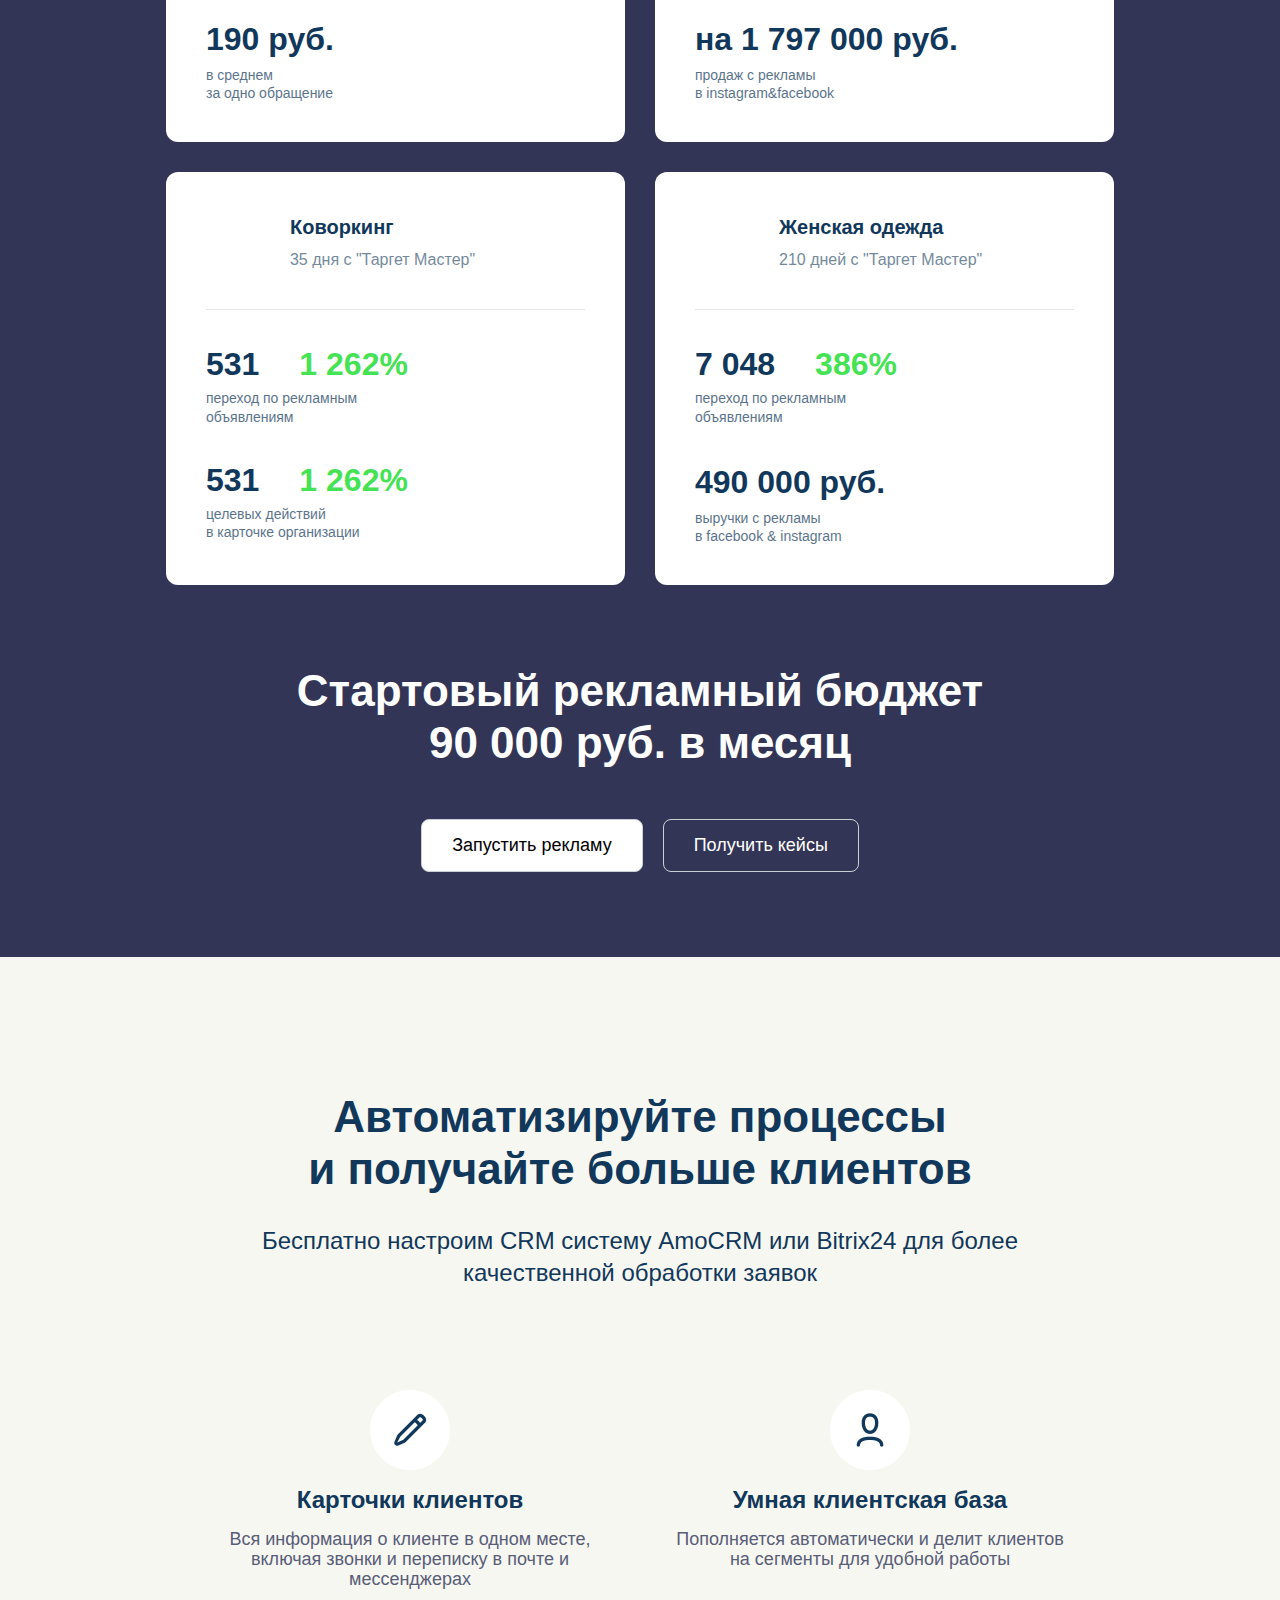
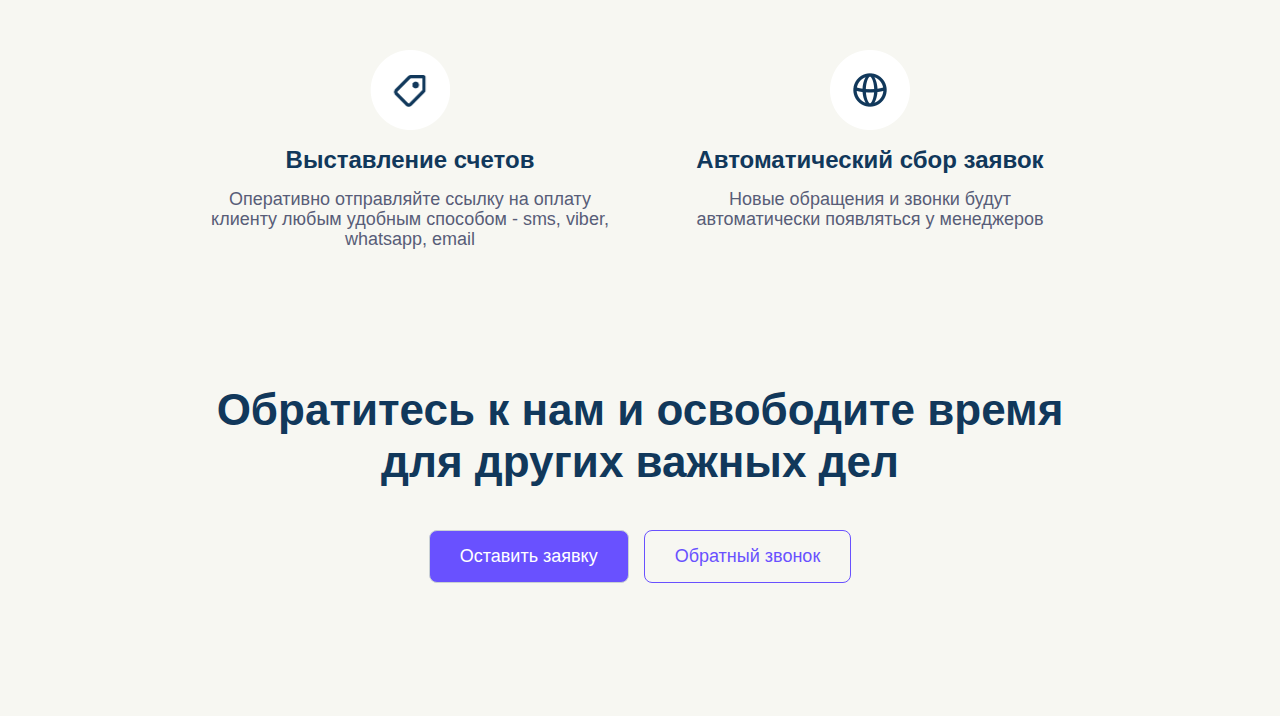
==== commit 3cb8a23c: "Настройка swiper" ====
--- a/index.html
+++ b/index.html
@@ -7,19 +7,28 @@
     <!-- ! Предзагрузка шрифтов -->
     <link rel="preload" href="fonts/YandexSansText-Regular.woff2" as="font" type="font/woff2" crossorigin />
     <link rel="preload" href="fonts/YandexSansText-Bold.woff2" as="font" type="font/woff2" crossorigin />
+    <!-- ! Favicon -->
+    <link rel="apple-touch-icon" sizes="180x180" href="favicon/apple-touch-icon.png">
+    <link rel="icon" type="image/png" sizes="32x32" href="favicon/favicon-32x32.png">
+    <link rel="icon" type="image/png" sizes="16x16" href="favicon/favicon-16x16.png">
+    <link rel="manifest" href="favicon/site.webmanifest">
+    <link rel="mask-icon" href="favicon/safari-pinned-tab.svg" color="#5bbad5">
+    <meta name="msapplication-TileColor" content="#da532c">
+    <meta name="theme-color" content="#ffffff">
     <!--! Подключение файлов CSS -->
+    <link rel="stylesheet" href="css/swiper-bundle.min.css">
     <link rel="stylesheet" href="css/style.css">
     <title>Таргет Мастер</title>
 </head>
 
-<body>
-    <header class="header">
+<body style="overflow-x:hidden;" class="lock-padding">
+    <header class="header lock-padding">
         <div class="wrapper header__wrapper">
             <a href="index.html" class="header__logo">
                 <img src="img/logo.png" alt="Таргет Мастер">
             </a>
             <div class="header__buttons">
-                <a href="#" class="button header__button">Оставить заявку</a>
+                <a href="#popup" class="button header__button popup-link">Оставить заявку</a>
                 <a href="#" class="button header__button">Обратный звонок</a>
             </div>
         </div>
@@ -84,8 +93,8 @@
     <div class="results">
         <div class="results__wrapper">
             <h3 class="main__title results__title">По статистике количество потенциальных клиентов с&nbsp;рекламой в&nbsp;facebook & instagram вырастает до&nbsp;3,5&nbsp;раз</h3>
-            <ul class="results__cards">
-                <li class="results__card card">
+            <ul class="results__cards results__cards_pc">
+                <li class="card results__card">
                     <div class="card__header card_auto">
                         <div class="card__title">Автозапчасти</div>
                         <div class="card__subtitle">152 дня с "Таргет Мастер"</div>
@@ -98,7 +107,7 @@
                     <div class="card__progress">190 руб.</div>
                     <div class="card__description">в среднем <br> за одно обращение</div>
                 </li>
-                <li class="results__card card">
+                <li class="card results__card">
                     <div class="card__header card_food">
                         <div class="card__title">Заказ банкетов на теплоходе</div>
                         <div class="card__subtitle">92 дня с "Таргет Мастер"</div>
@@ -111,7 +120,7 @@
                     <div class="card__progress">на 1 797 000 руб.</div>
                     <div class="card__description">продаж с рекламы <br> в instagram&facebook</div>
                 </li>
-                <li class="results__card card">
+                <li class="card results__card">
                     <div class="card__header card_coworking">
                         <div class="card__title">Коворкинг</div>
                         <div class="card__subtitle">35 дня с "Таргет Мастер"</div>
@@ -127,7 +136,7 @@
                     </div>
                     <div class="card__description">целевых действий <br> в карточке организации</div>
                 </li>
-                <li class="results__card card">
+                <li class="card results__card">
                     <div class="card__header card_woman">
                         <div class="card__title">Женская одежда</div>
                         <div class="card__subtitle">210 дней с "Таргет Мастер"</div>
@@ -141,6 +150,65 @@
                     <div class="card__description">выручки с рекламы <br> в facebook & instagram</div>
                 </li>
             </ul>
+            <div class="slider swiper-container">
+                <ul class="results__cards swiper-wrapper">
+                    <li class="card swiper-slide results__card">
+                        <div class="card__header card_auto">
+                            <div class="card__title">Автозапчасти</div>
+                            <div class="card__subtitle">152 дня с "Таргет Мастер"</div>
+                        </div>
+                        <div class="card__count">
+                            <div class="card__count-number">78 112</div>
+                            <div class="card__count-percent">436%</div>
+                        </div>
+                        <div class="card__description">переход по рекламным <br> объявлениям</div>
+                        <div class="card__progress">190 руб.</div>
+                        <div class="card__description">в среднем <br> за одно обращение</div>
+                    </li>
+                    <li class="card swiper-slide results__card">
+                        <div class="card__header card_food">
+                            <div class="card__title">Заказ банкетов на теплоходе</div>
+                            <div class="card__subtitle">92 дня с "Таргет Мастер"</div>
+                        </div>
+                        <div class="card__count">
+                            <div class="card__count-number">1 792</div>
+                            <div class="card__count-percent">675%</div>
+                        </div>
+                        <div class="card__description">переход по рекламным <br> объявлениям</div>
+                        <div class="card__progress">на 1 797 000 руб.</div>
+                        <div class="card__description">продаж с рекламы <br> в instagram&facebook</div>
+                    </li>
+                    <li class="card swiper-slide results__card">
+                        <div class="card__header card_coworking">
+                            <div class="card__title">Коворкинг</div>
+                            <div class="card__subtitle">35 дня с "Таргет Мастер"</div>
+                        </div>
+                        <div class="card__count">
+                            <div class="card__count-number">531</div>
+                            <div class="card__count-percent">1 262%</div>
+                        </div>
+                        <div class="card__description">переход по рекламным <br> объявлениям</div>
+                        <div class="card__count">
+                            <div class="card__count-number">531</div>
+                            <div class="card__count-percent">1 262%</div>
+                        </div>
+                        <div class="card__description">целевых действий <br> в карточке организации</div>
+                    </li>
+                    <li class="card swiper-slide results__card">
+                        <div class="card__header card_woman">
+                            <div class="card__title">Женская одежда</div>
+                            <div class="card__subtitle">210 дней с "Таргет Мастер"</div>
+                        </div>
+                        <div class="card__count">
+                            <div class="card__count-number">7 048</div>
+                            <div class="card__count-percent">386%</div>
+                        </div>
+                        <div class="card__description">переход по рекламным <br> объявлениям</div>
+                        <div class="card__progress">490 000 руб.</div>
+                        <div class="card__description">выручки с рекламы <br> в facebook & instagram</div>
+                    </li>
+                </ul>
+            </div>
             <h3 class="main__title results__description">Стартовый рекламный бюджет <br> 90 000 руб. в месяц</h3>
             <div class="results__buttons">
                 <a href="#0" class="button results__button results__button_painted">Запустить рекламу</a>
@@ -182,6 +250,7 @@
                     <div class="item__description">Новые обращения и звонки будут автоматически появляться у менеджеров</div>
                 </li>
             </ul>
+            <div class="swiper-pagination"></div>
             <h3 class="wrapper main__title automation__subtitle">Обратитесь к нам и освободите время для&nbsp;других важных дел</h3>
             <div class="automation__buttons">
                 <a href="#0" class="button main__button main__button_painted automation__button">Оставить заявку</a>
@@ -189,9 +258,42 @@
             </div>
         </div>
     </div>
-
-
-    <script src="js/script.js"></script>
+    <aside class="popup" id="popup">
+        <div class="popup__body">
+            <div class="popup__content">
+                <div class="popup__close">
+                    <span class="visually-hidden">Крестик - закрывает форму (модальное окно) при нажатии</span>
+                </div>
+                <h4 class="popup__title">Оставьте заявку, и мы поможем вам запустить рекламу на площадках facebook & Instagram</h4>
+                <form action="sendmail.php" method="POST" class="popup__form">
+                    <label class="popup__label">
+						<span class="popup__sign"><span>* </span>Имя и фамилия</span>
+						<input type="text" name="name" class="popup__input popup__name" required>
+					</label>
+                    <label class="popup__label">
+						<span class="popup__sign"><span>* </span>Телефон</span>
+						<input type="tel " name="tel " pattern="^((8|\+7)[\- ]?)?(\(?\d{3}\)?[\- ]?)?[\d\- ]{7,10}$ " class="popup__input popup__tel " required>
+					</label>
+                    <label class="popup__label">
+						<span class="popup__sign"><span>* </span>Электронная почта</span>
+						<input type="email " name="email " class="popup__input popup__email" required>
+					</label>
+                    <div class="popup__description">Мы перезвоним вам в течение нескольких минут.</div>
+                    <label class="popup__label-check">
+						<span>* </span>
+						<input type="checkbox" required>
+						<span class="popup__agreement">Я даю «Таргет-Мастер» согласие на обработку указанных данных на условиях Политики конфиденциальности для целей рассмотрения заявки и обратной связи по вопросам ее заполнения.</span>
+					</label>
+                    <button type="submit " class="button main__button_painted popup__button">Отправить заявку</button>
+                </form>
+            </div>
+        </div>
+    </aside>
+
+    <script src="js/change-image.js"></script>
+    <script src="js/popups.js"></script>
+    <script src="js/swiper-bundle.min.js"></script>
+    <script src="js/slider.js"></script>
 </body>
 
 </html>--- a/css/style.css
+++ b/css/style.css
@@ -49,7 +49,6 @@
   font-weight: 400;
   font-style: normal;
   font-family: "YS Text", "Arial", "Helvetica", sans-serif;
-  overflow-x: hidden;
 }
 
 .visually-hidden {
@@ -58,6 +57,10 @@
   width: 1px;
   height: 1px;
   clip: rect(1px, 1px, 1px, 1px);
+}
+
+body.lock {
+  overflow-y: hidden;
 }
 
 /* ! ------------------------styles------------------ */
@@ -349,6 +352,7 @@
 .budget__subtitle {
   margin-top: 25px;
 }
+
 .results {
   padding-top: 5.73%;
   padding-bottom: 6.67%;
@@ -368,9 +372,18 @@
   display: -webkit-box;
   display: -ms-flexbox;
   display: flex;
+  -webkit-box-pack: center;
+      -ms-flex-pack: center;
+          justify-content: center;
   -ms-flex-wrap: wrap;
       flex-wrap: wrap;
   width: 100%;
+  padding: 0;
+}
+.results__cards_pc {
+  display: -webkit-box;
+  display: -ms-flexbox;
+  display: flex;
 }
 .results__card {
   width: 46.84%;
@@ -412,6 +425,12 @@
 }
 .results__button_painted:hover {
   opacity: 0.8;
+}
+
+.slider {
+  display: none;
+  max-width: 420px;
+  margin: 0 auto;
 }
 
 .card_auto::before {
@@ -566,6 +585,208 @@
   line-height: 1.11;
 }
 
+.popup {
+  position: fixed;
+  z-index: 999;
+  top: 0;
+  left: 0;
+  padding: 42px 15px;
+  width: 100vw;
+  min-width: 320px;
+  height: 100vh;
+  background-color: rgba(0, 0, 0, 0.7);
+  opacity: 0;
+  visibility: hidden;
+  overflow-y: auto;
+  overflow-x: hidden;
+  -webkit-transition: all 1s ease 0s;
+  transition: all 1s ease 0s;
+  color: #fff;
+}
+.popup.open {
+  opacity: 1;
+  visibility: visible;
+}
+.popup.open .popup__content {
+  -webkit-transform: translateY(0);
+          transform: translateY(0);
+  opacity: 1;
+}
+.popup__body {
+  min-height: 100%;
+  display: -webkit-box;
+  display: -ms-flexbox;
+  display: flex;
+  -webkit-box-align: center;
+      -ms-flex-align: center;
+          align-items: center;
+  -webkit-box-pack: center;
+      -ms-flex-pack: center;
+          justify-content: center;
+}
+.popup__content {
+  position: relative;
+  background-color: #f7f7f1;
+  -webkit-transition: all 1s ease 0s;
+  transition: all 1s ease 0s;
+  opacity: 0;
+  padding: 56px 56px 72px;
+  width: 70%;
+  -webkit-transform: perspective(600px) translateY(-200%) rotateX(45deg);
+          transform: perspective(600px) translateY(-200%) rotateX(45deg);
+}
+.popup__content::after {
+  content: "";
+  position: absolute;
+  z-index: -1;
+  width: 217px;
+  height: 217px;
+  border-radius: 100%;
+  background: linear-gradient(147.31deg, rgba(255, 255, 255, 0.17) 45.74%, rgba(230, 230, 230, 0) 86.05%);
+  opacity: 0.2;
+  top: 27px;
+  left: 27px;
+}
+.popup__close {
+  position: absolute;
+  right: 15px;
+  top: 31px;
+  width: 34px;
+  height: 34px;
+  background-size: contain;
+  cursor: pointer;
+}
+.popup__close::after, .popup__close::before {
+  content: "";
+  display: block;
+  width: 100%;
+  height: 1px;
+  background-color: #c5c5c5;
+}
+.popup__close::after {
+  -webkit-transform: rotate(-45deg);
+          transform: rotate(-45deg);
+}
+.popup__close::before {
+  -webkit-transform: rotate(45deg);
+          transform: rotate(45deg);
+}
+.popup__close:focus {
+  outline: none;
+}
+.popup__title {
+  max-width: 900px;
+  margin: 0 auto 55px;
+  font-weight: 600;
+  font-size: 32px;
+  text-align: center;
+  color: #11385b;
+}
+.popup__form {
+  display: -webkit-box;
+  display: -ms-flexbox;
+  display: flex;
+  -webkit-box-orient: vertical;
+  -webkit-box-direction: normal;
+      -ms-flex-direction: column;
+          flex-direction: column;
+  width: 470px;
+  margin-left: auto;
+  margin-right: auto;
+}
+.popup__label {
+  display: -webkit-box;
+  display: -ms-flexbox;
+  display: flex;
+  -webkit-box-pack: justify;
+      -ms-flex-pack: justify;
+          justify-content: space-between;
+  -webkit-box-align: center;
+      -ms-flex-align: center;
+          align-items: center;
+}
+.popup__label:nth-child(n+2) {
+  margin-top: 20px;
+}
+.popup__sign {
+  font-size: 16px;
+  color: #c5c5c5;
+  font-family: Helvetica, Arial, sans-serif;
+}
+.popup__sign span {
+  color: #ff0000;
+}
+.popup__input {
+  padding: 0 10px;
+  display: -webkit-box;
+  display: -ms-flexbox;
+  display: flex;
+  -webkit-box-align: center;
+      -ms-flex-align: center;
+          align-items: center;
+  -webkit-box-pack: start;
+      -ms-flex-pack: start;
+          justify-content: flex-start;
+  text-align: left;
+  border: 1px solid #c5c5c5;
+  background: #fff;
+  color: #000;
+  font-family: "Helvetica Neue", Helvetica, Arial, sans-serif;
+  height: 32px;
+  width: 100%;
+  max-width: 300px;
+  font-size: 15px;
+}
+.popup__input:focus {
+  outline: none;
+  border: 2px solid #8a5af1;
+}
+.popup__description {
+  margin-top: 40px;
+  padding-left: 10px;
+  color: #c5c5c5;
+  font-size: 16px;
+}
+.popup__label-check {
+  display: -webkit-box;
+  display: -ms-flexbox;
+  display: flex;
+  cursor: pointer;
+  margin-top: 30px;
+}
+.popup__label-check span:first-child {
+  color: #ff0000;
+  margin-right: 5px;
+}
+.popup__agreement {
+  margin-left: 10px;
+  color: #999;
+  font-size: 12px;
+}
+.popup__button {
+  margin: 20px auto 0 auto;
+  width: 100%;
+  max-width: 390px;
+  display: -webkit-box;
+  display: -ms-flexbox;
+  display: flex;
+  -webkit-box-align: center;
+      -ms-flex-align: center;
+          align-items: center;
+  -webkit-box-pack: center;
+      -ms-flex-pack: center;
+          justify-content: center;
+  height: 48px;
+  font-size: 15px;
+  font-family: inherit;
+  border-radius: 4px;
+  margin-top: 30px;
+  -webkit-transition: all 0.3s ease;
+  transition: all 0.3s ease;
+  font-family: "Helvetica Neue", Helvetica, Arial, sans-serif;
+  background-color: #8a5af1;
+}
+
 @media (max-width: 1070px) {
   .main__title {
     font-size: 34px;
@@ -651,6 +872,7 @@
   }
   .main__image {
     max-width: 465px;
+    max-height: 308px;
   }
   .main__buttons {
     -webkit-box-pack: center;
@@ -732,6 +954,7 @@
   }
   .display__image {
     max-width: 400px;
+    max-height: 378px;
   }
 
   .budget {
@@ -765,6 +988,7 @@
   }
   .budget__image {
     max-width: 400px;
+    max-height: 318px;
   }
 
   .results {
@@ -772,22 +996,31 @@
     padding-bottom: 20%;
   }
   .results__cards {
+    -webkit-box-pack: start;
+        -ms-flex-pack: start;
+            justify-content: flex-start;
+    -ms-flex-wrap: nowrap;
+        flex-wrap: nowrap;
     -webkit-box-align: center;
         -ms-flex-align: center;
             align-items: center;
-    max-width: 370px;
     margin: 0 auto;
+  }
+  .results__cards_pc {
+    display: none;
   }
   .results__card {
     padding: 40px 30px;
     width: 100%;
-    max-width: 350px;
-  }
-  .results__card:nth-child(n+2) {
-    display: none;
+    margin: 0px;
   }
   .results__button {
     font-size: 17px;
+  }
+
+  .slider {
+    max-width: 400px;
+    display: block;
   }
 
   .automation {
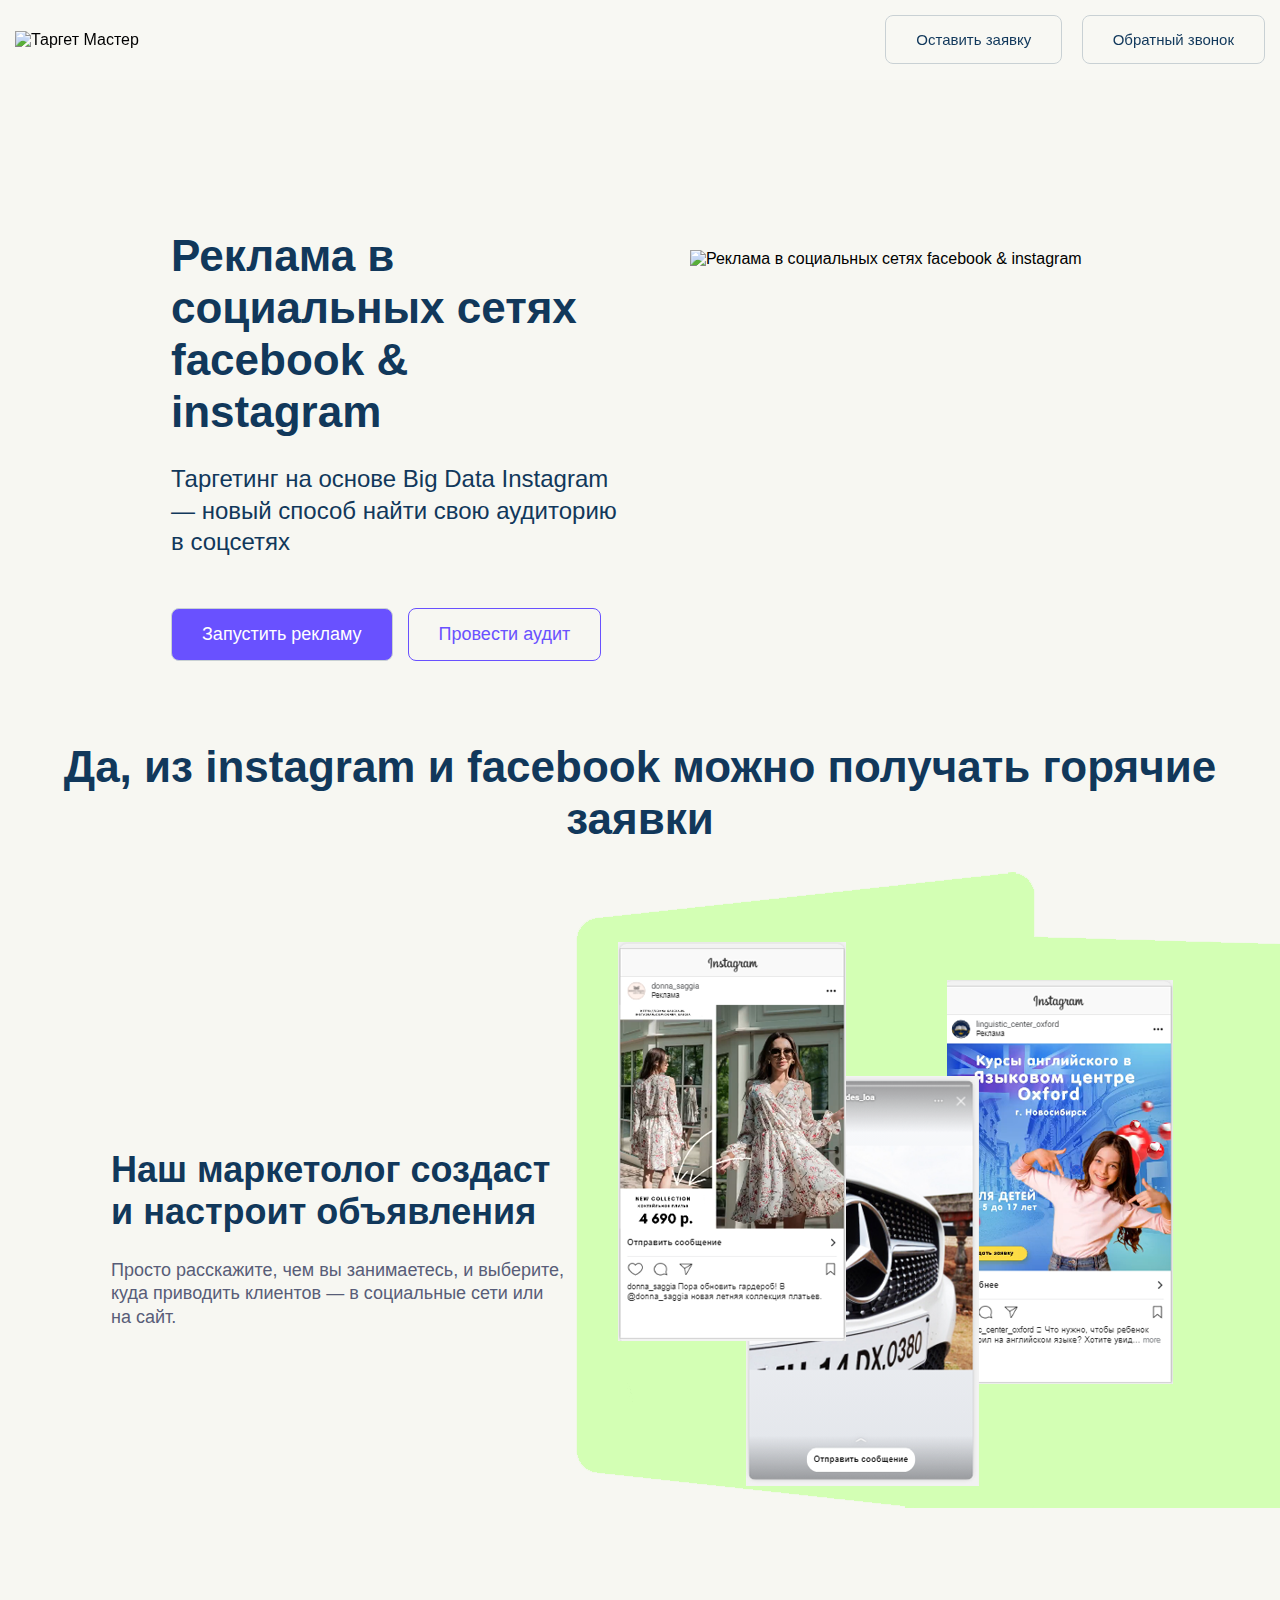
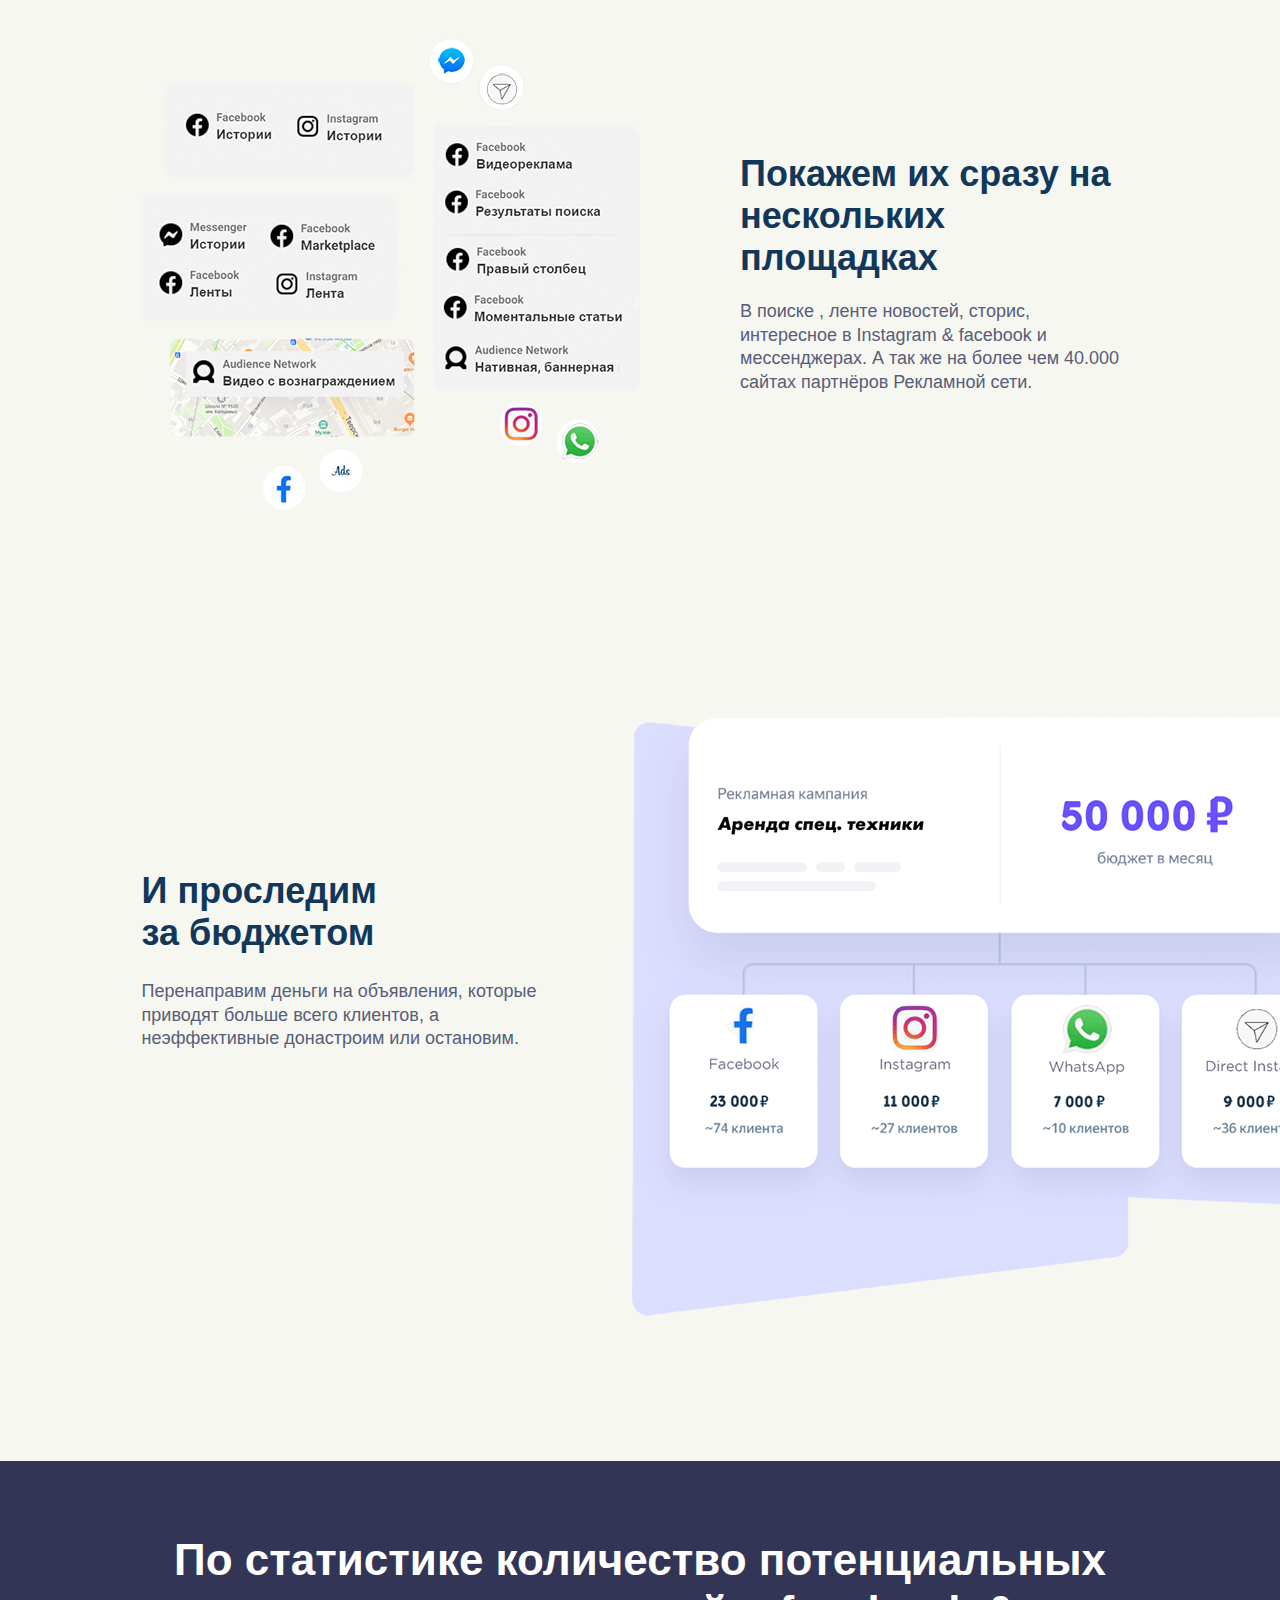
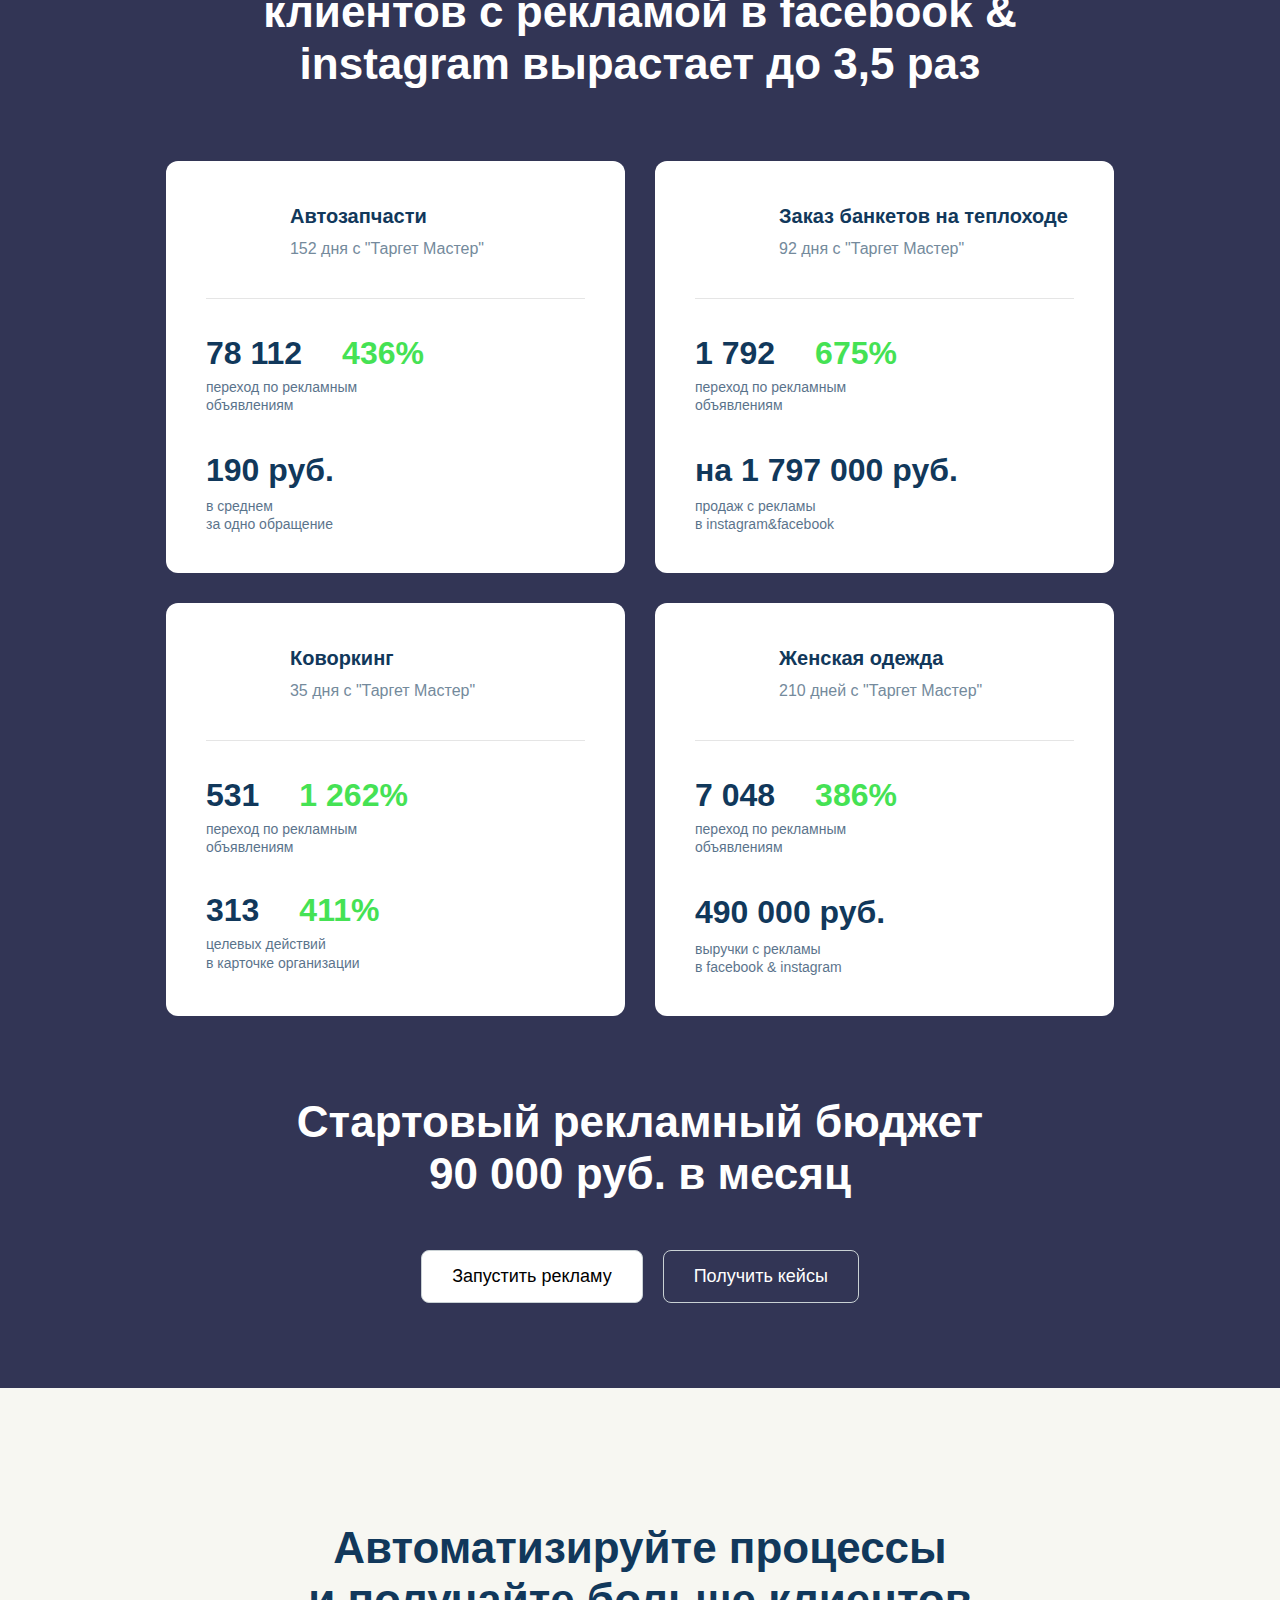
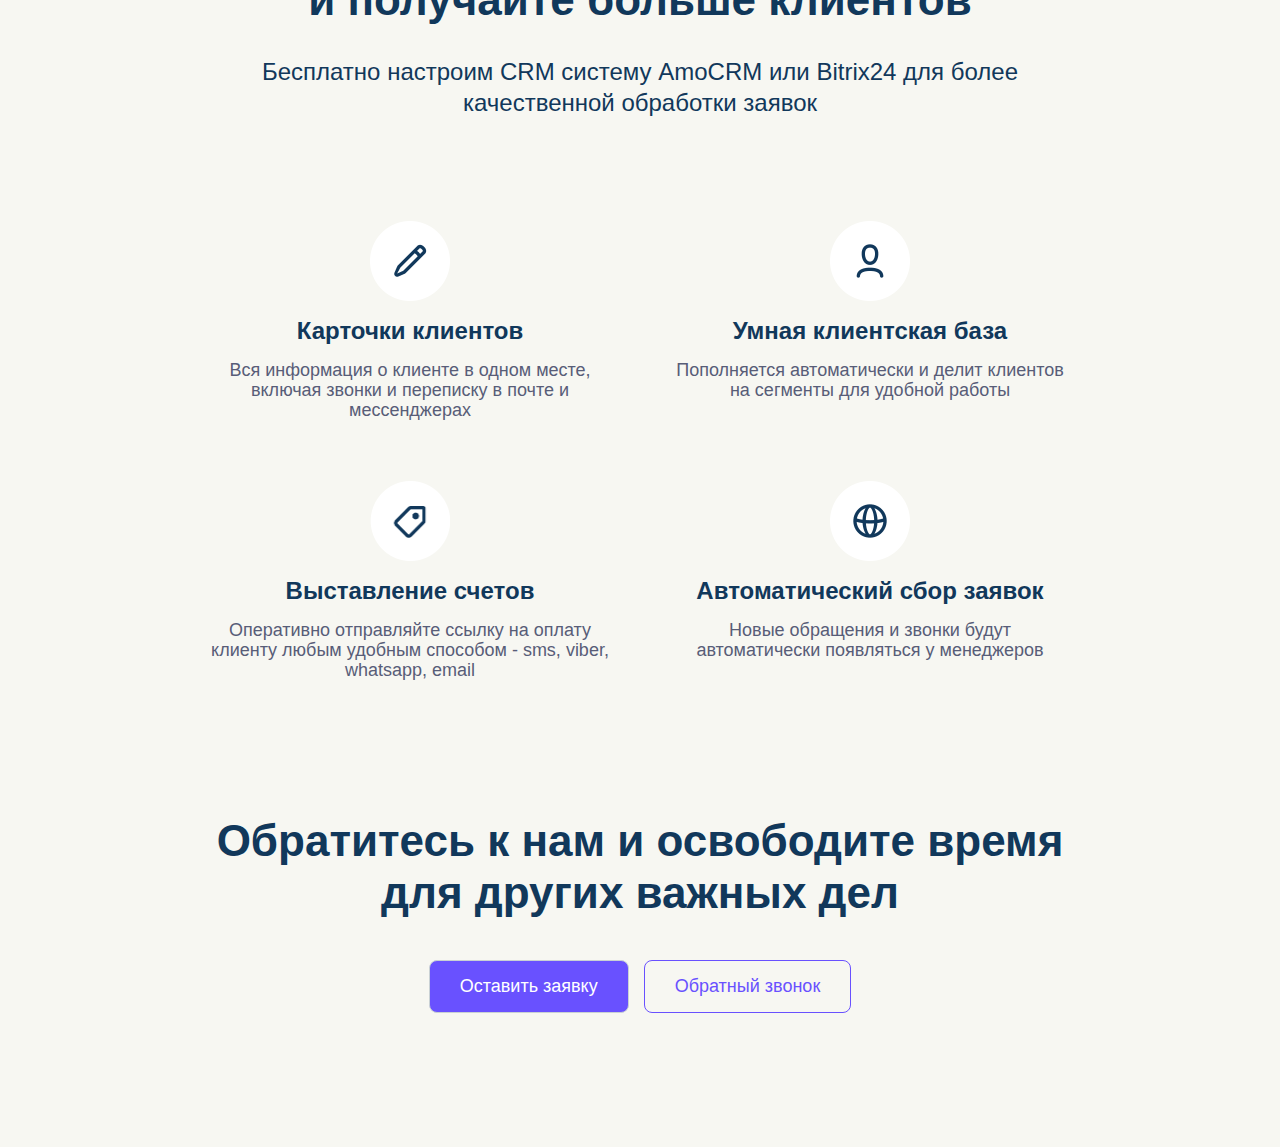
==== commit 7a2d8f9c: "Закончил работу. Сдал заказчику на проверку" ====
--- a/index.html
+++ b/index.html
@@ -16,20 +16,20 @@
     <meta name="msapplication-TileColor" content="#da532c">
     <meta name="theme-color" content="#ffffff">
     <!--! Подключение файлов CSS -->
-    <link rel="stylesheet" href="css/swiper-bundle.min.css">
+    <link rel="stylesheet" href="css/swiper-bundle.min.css" />
     <link rel="stylesheet" href="css/style.css">
-    <title>Таргет Мастер</title>
+    <title>Таргет Мастер - запустить рекламу</title>
 </head>
 
-<body style="overflow-x:hidden;" class="lock-padding">
+<body class="lock-padding">
     <header class="header lock-padding">
         <div class="wrapper header__wrapper">
             <a href="index.html" class="header__logo">
                 <img src="img/logo.png" alt="Таргет Мастер">
             </a>
             <div class="header__buttons">
-                <a href="#popup" class="button header__button popup-link">Оставить заявку</a>
-                <a href="#" class="button header__button">Обратный звонок</a>
+                <a href="launch-ad.html" id="header-button" class="button header__button">Оставить заявку</a>
+                <a href="#popup" class="button header__button popup-link">Обратный звонок</a>
             </div>
         </div>
     </header>
@@ -40,8 +40,8 @@
                     <h1 class="main__title">Реклама в социальных сетях facebook & instagram</h1>
                     <div class="main__subtitle">Таргетинг на основе Big Data Instagram — новый способ найти свою аудиторию в соцсетях</div>
                     <div class="main__buttons">
-                        <a href="#0" class="button main__button main__button_painted">Запустить рекламу</a>
-                        <a href="#0" class="button main__button">Провести аудит</a>
+                        <a href="launch-ad.html" class="button main__button main__button_painted">Запустить рекламу</a>
+                        <a href="#popup" id="audit-button" class="button main__button popup-link">Провести аудит</a>
                     </div>
                 </div>
             </div>
@@ -131,8 +131,8 @@
                     </div>
                     <div class="card__description">переход по рекламным <br> объявлениям</div>
                     <div class="card__count">
-                        <div class="card__count-number">531</div>
-                        <div class="card__count-percent">1 262%</div>
+                        <div class="card__count-number">313</div>
+                        <div class="card__count-percent">411%</div>
                     </div>
                     <div class="card__description">целевых действий <br> в карточке организации</div>
                 </li>
@@ -189,8 +189,8 @@
                         </div>
                         <div class="card__description">переход по рекламным <br> объявлениям</div>
                         <div class="card__count">
-                            <div class="card__count-number">531</div>
-                            <div class="card__count-percent">1 262%</div>
+                            <div class="card__count-number">313</div>
+                            <div class="card__count-percent">411%</div>
                         </div>
                         <div class="card__description">целевых действий <br> в карточке организации</div>
                     </li>
@@ -209,10 +209,11 @@
                     </li>
                 </ul>
             </div>
+            <div class="swiper-pagination"></div>
             <h3 class="main__title results__description">Стартовый рекламный бюджет <br> 90 000 руб. в месяц</h3>
             <div class="results__buttons">
-                <a href="#0" class="button results__button results__button_painted">Запустить рекламу</a>
-                <a href="#0" class=" button results__button">Получить кейсы</a>
+                <a href="launch-ad.html" class="button results__button results__button_painted">Запустить рекламу</a>
+                <a href="#popup" class=" button results__button popup-link">Получить кейсы</a>
             </div>
         </div>
     </div>
@@ -250,11 +251,10 @@
                     <div class="item__description">Новые обращения и звонки будут автоматически появляться у менеджеров</div>
                 </li>
             </ul>
-            <div class="swiper-pagination"></div>
             <h3 class="wrapper main__title automation__subtitle">Обратитесь к нам и освободите время для&nbsp;других важных дел</h3>
             <div class="automation__buttons">
-                <a href="#0" class="button main__button main__button_painted automation__button">Оставить заявку</a>
-                <a href="#0" class="button main__button automation__button">Обратный звонок</a>
+                <a href="launch-ad.html" class="button main__button main__button_painted automation__button">Оставить заявку</a>
+                <a href="#popup" class="button main__button automation__button popup-link">Обратный звонок</a>
             </div>
         </div>
     </div>
@@ -272,17 +272,17 @@
 					</label>
                     <label class="popup__label">
 						<span class="popup__sign"><span>* </span>Телефон</span>
-						<input type="tel " name="tel " pattern="^((8|\+7)[\- ]?)?(\(?\d{3}\)?[\- ]?)?[\d\- ]{7,10}$ " class="popup__input popup__tel " required>
+						<input type="tel" name="tel" class="popup__input popup__tel " required>
 					</label>
                     <label class="popup__label">
 						<span class="popup__sign"><span>* </span>Электронная почта</span>
-						<input type="email " name="email " class="popup__input popup__email" required>
+						<input type="email" name="email" class="popup__input popup__email" required>
 					</label>
                     <div class="popup__description">Мы перезвоним вам в течение нескольких минут.</div>
                     <label class="popup__label-check">
 						<span>* </span>
 						<input type="checkbox" required>
-						<span class="popup__agreement">Я даю «Таргет-Мастер» согласие на обработку указанных данных на условиях Политики конфиденциальности для целей рассмотрения заявки и обратной связи по вопросам ее заполнения.</span>
+						<span class="popup__agreement">Я даю «Таргет-Мастер» согласие на обработку указанных данных на условиях <a href="project88742/page1482202.html" target="_blank"> Политики конфиденциальности</a> для целей рассмотрения заявки и обратной связи по вопросам ее заполнения.</span>
 					</label>
                     <button type="submit " class="button main__button_painted popup__button">Отправить заявку</button>
                 </form>
@@ -290,10 +290,12 @@
         </div>
     </aside>
 
+    <script src="js/headerButton.js"></script>
     <script src="js/change-image.js"></script>
     <script src="js/popups.js"></script>
     <script src="js/swiper-bundle.min.js"></script>
     <script src="js/slider.js"></script>
+
 </body>
 
 </html>--- a/css/style.css
+++ b/css/style.css
@@ -45,10 +45,11 @@
 html,
 body {
   background-color: #f7f7f2;
-  min-width: 320px;
+  min-width: 360px;
   font-weight: 400;
   font-style: normal;
   font-family: "YS Text", "Arial", "Helvetica", sans-serif;
+  overflow-x: hidden;
 }
 
 .visually-hidden {
@@ -59,13 +60,13 @@
   clip: rect(1px, 1px, 1px, 1px);
 }
 
-body.lock {
-  overflow-y: hidden;
-}
-
 /* ! ------------------------styles------------------ */
 .wrapper {
   padding: 0 15px;
+}
+
+.lock {
+  overflow-y: hidden;
 }
 
 .header {
@@ -352,7 +353,6 @@
 .budget__subtitle {
   margin-top: 25px;
 }
-
 .results {
   padding-top: 5.73%;
   padding-bottom: 6.67%;
@@ -372,13 +372,12 @@
   display: -webkit-box;
   display: -ms-flexbox;
   display: flex;
+  -ms-flex-wrap: wrap;
+      flex-wrap: wrap;
+  width: 100%;
   -webkit-box-pack: center;
       -ms-flex-pack: center;
           justify-content: center;
-  -ms-flex-wrap: wrap;
-      flex-wrap: wrap;
-  width: 100%;
-  padding: 0;
 }
 .results__cards_pc {
   display: -webkit-box;
@@ -429,8 +428,11 @@
 
 .slider {
   display: none;
-  max-width: 420px;
   margin: 0 auto;
+}
+
+.swiper-pagination {
+  display: none;
 }
 
 .card_auto::before {
@@ -690,7 +692,7 @@
   -webkit-box-direction: normal;
       -ms-flex-direction: column;
           flex-direction: column;
-  width: 470px;
+  max-width: 470px;
   margin-left: auto;
   margin-right: auto;
 }
@@ -698,20 +700,19 @@
   display: -webkit-box;
   display: -ms-flexbox;
   display: flex;
-  -webkit-box-pack: justify;
-      -ms-flex-pack: justify;
-          justify-content: space-between;
-  -webkit-box-align: center;
-      -ms-flex-align: center;
-          align-items: center;
+  -webkit-box-orient: vertical;
+  -webkit-box-direction: normal;
+      -ms-flex-direction: column;
+          flex-direction: column;
 }
 .popup__label:nth-child(n+2) {
   margin-top: 20px;
 }
 .popup__sign {
   font-size: 16px;
-  color: #c5c5c5;
+  color: #585d78;
   font-family: Helvetica, Arial, sans-serif;
+  margin-bottom: 5px;
 }
 .popup__sign span {
   color: #ff0000;
@@ -734,7 +735,6 @@
   font-family: "Helvetica Neue", Helvetica, Arial, sans-serif;
   height: 32px;
   width: 100%;
-  max-width: 300px;
   font-size: 15px;
 }
 .popup__input:focus {
@@ -743,8 +743,7 @@
 }
 .popup__description {
   margin-top: 40px;
-  padding-left: 10px;
-  color: #c5c5c5;
+  color: #585d78;
   font-size: 16px;
 }
 .popup__label-check {
@@ -762,6 +761,9 @@
   margin-left: 10px;
   color: #999;
   font-size: 12px;
+}
+.popup__agreement a {
+  text-decoration: underline;
 }
 .popup__button {
   margin: 20px auto 0 auto;
@@ -787,6 +789,110 @@
   background-color: #8a5af1;
 }
 
+.ad {
+  padding-top: 120px;
+  padding-bottom: 100px;
+}
+.ad__wrapper {
+  max-width: 1182px;
+  margin: 0 auto;
+  padding: 0 15px;
+}
+.ad__title {
+  font-size: 32px;
+  font-weight: 600;
+  margin-bottom: 20px;
+}
+.ad__list {
+  display: -webkit-box;
+  display: -ms-flexbox;
+  display: flex;
+  -ms-flex-wrap: wrap;
+      flex-wrap: wrap;
+  -webkit-box-align: stretch;
+      -ms-flex-align: stretch;
+          align-items: stretch;
+}
+.ad__item {
+  padding: 8px;
+  width: 384px;
+}
+.ad__item-wrapper {
+  display: -webkit-box;
+  display: -ms-flexbox;
+  display: flex;
+  -webkit-box-orient: vertical;
+  -webkit-box-direction: normal;
+      -ms-flex-direction: column;
+          flex-direction: column;
+  -webkit-box-pack: justify;
+      -ms-flex-pack: justify;
+          justify-content: space-between;
+  -webkit-box-shadow: 0 2px 6px rgba(0, 0, 0, 0.1);
+          box-shadow: 0 2px 6px rgba(0, 0, 0, 0.1);
+  height: 100%;
+  border-radius: 8px;
+}
+.ad__image {
+  display: -webkit-box;
+  display: -ms-flexbox;
+  display: flex;
+  -webkit-box-pack: center;
+      -ms-flex-pack: center;
+          justify-content: center;
+  -webkit-box-align: end;
+      -ms-flex-align: end;
+          align-items: flex-end;
+  width: 100%;
+  height: 280px;
+  border-radius: 8px 8px 0 0;
+}
+.ad__image_purple {
+  background-color: #e8e8ff;
+}
+.ad__image_green {
+  background-color: #dcf3de;
+}
+.ad__image_yellow {
+  background-color: #fff3c7;
+}
+.ad__image img {
+  width: 100%;
+}
+.ad__subtitle {
+  padding: 0 16px;
+  margin: 16px 0;
+  font-size: 22px;
+  font-weight: 400;
+}
+.ad__description {
+  padding: 0 16px;
+  font-size: 16px;
+  line-height: 1.4;
+  color: #81899a;
+}
+.ad__button {
+  display: -webkit-box;
+  display: -ms-flexbox;
+  display: flex;
+  -webkit-box-align: center;
+      -ms-flex-align: center;
+          align-items: center;
+  -webkit-box-pack: center;
+      -ms-flex-pack: center;
+          justify-content: center;
+  margin: 48px 16px 16px 16px;
+  height: 64px;
+  font-weight: 600;
+  background: #6951ff;
+  color: #fff;
+  letter-spacing: 0.4px;
+  padding: 15px 20px;
+}
+.ad__button:hover {
+  background: #5a46db;
+}
+
 @media (max-width: 1070px) {
   .main__title {
     font-size: 34px;
@@ -818,6 +924,21 @@
   .results__card {
     padding: 20px;
     margin: 10px;
+  }
+}
+@media (max-width: 886px) {
+  .popup__title {
+    font-size: 20px;
+    margin-bottom: 40px;
+  }
+  .popup__content {
+    width: 100%;
+    padding-left: 25px;
+    padding-right: 25px;
+    padding-bottom: 35px;
+  }
+  .popup__description {
+    margin-top: 25px;
   }
 }
 @media (max-width: 700px) {
@@ -1012,14 +1133,21 @@
   .results__card {
     padding: 40px 30px;
     width: 100%;
-    margin: 0px;
+    margin: 0;
+  }
+  .results__description {
+    margin-top: 50px;
   }
   .results__button {
     font-size: 17px;
   }
 
   .slider {
-    max-width: 400px;
+    display: block;
+    max-width: 340px;
+  }
+
+  .swiper-pagination {
     display: block;
   }
 
